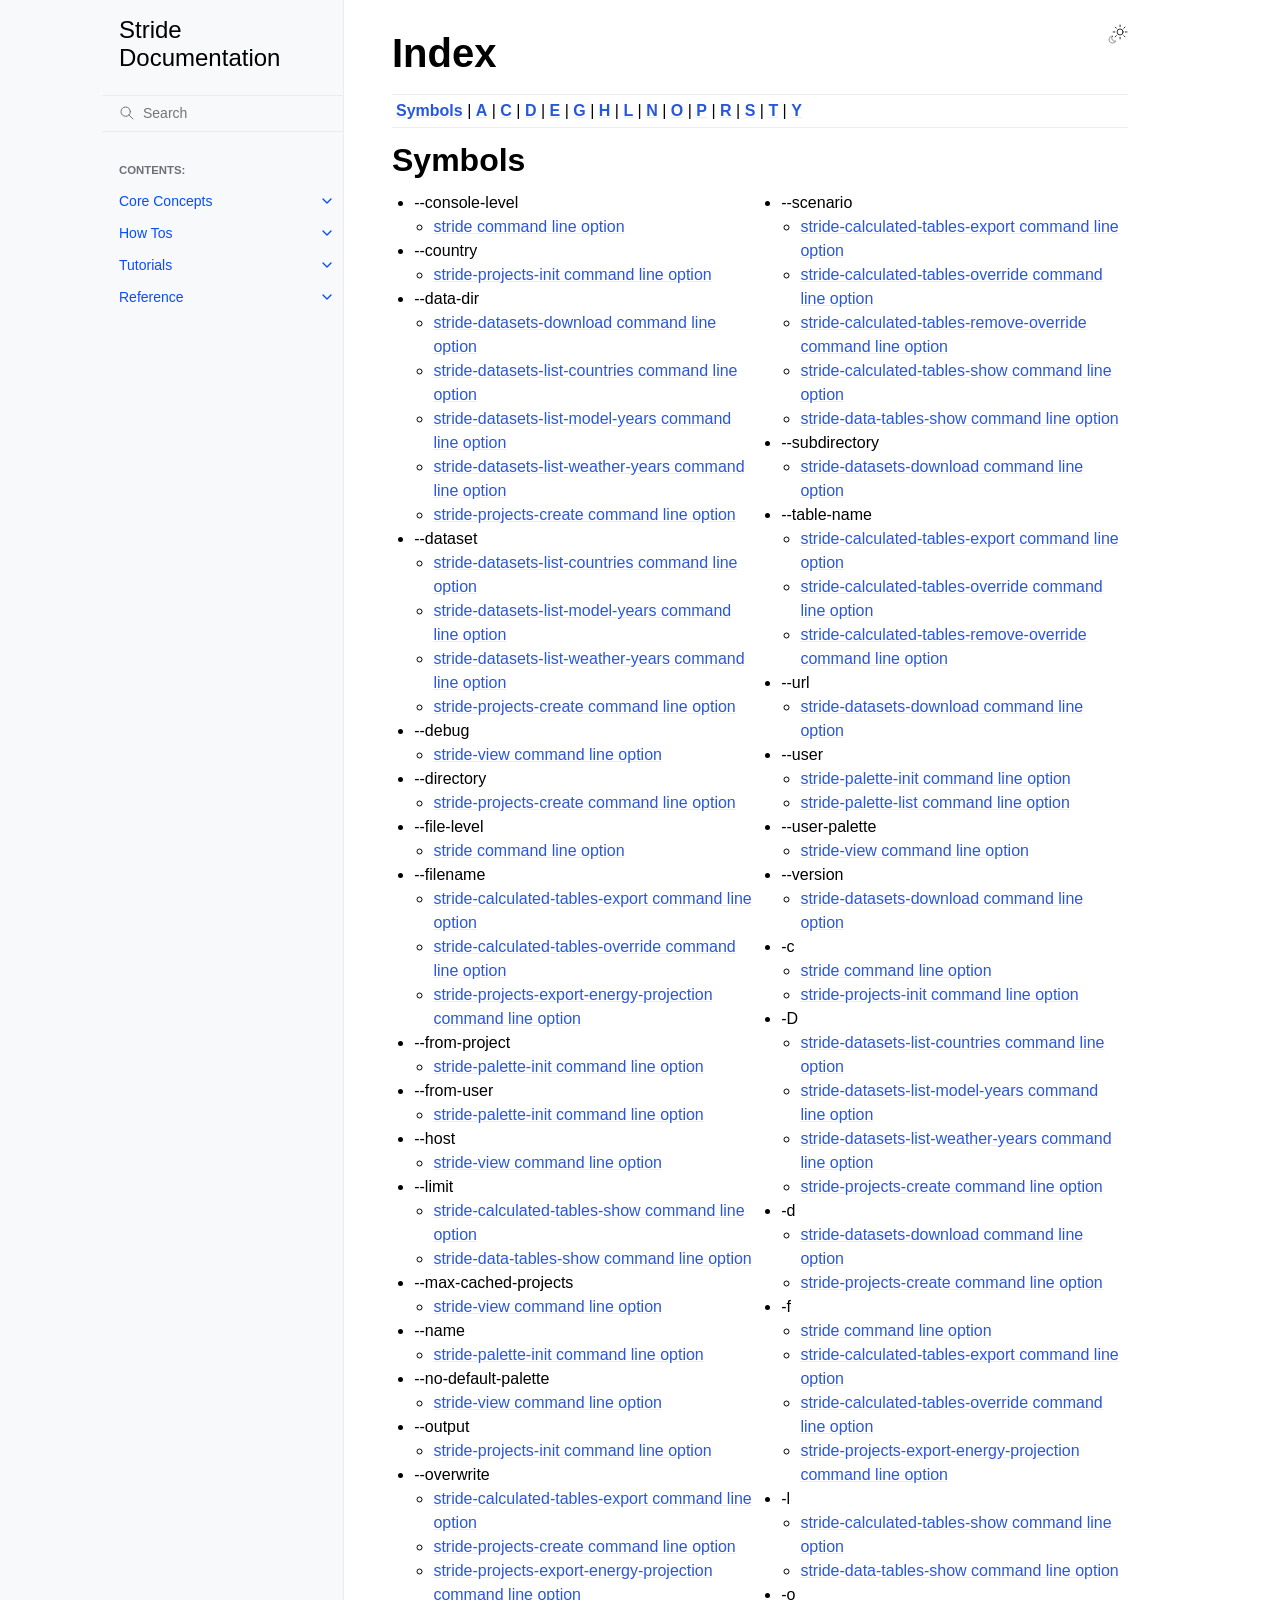
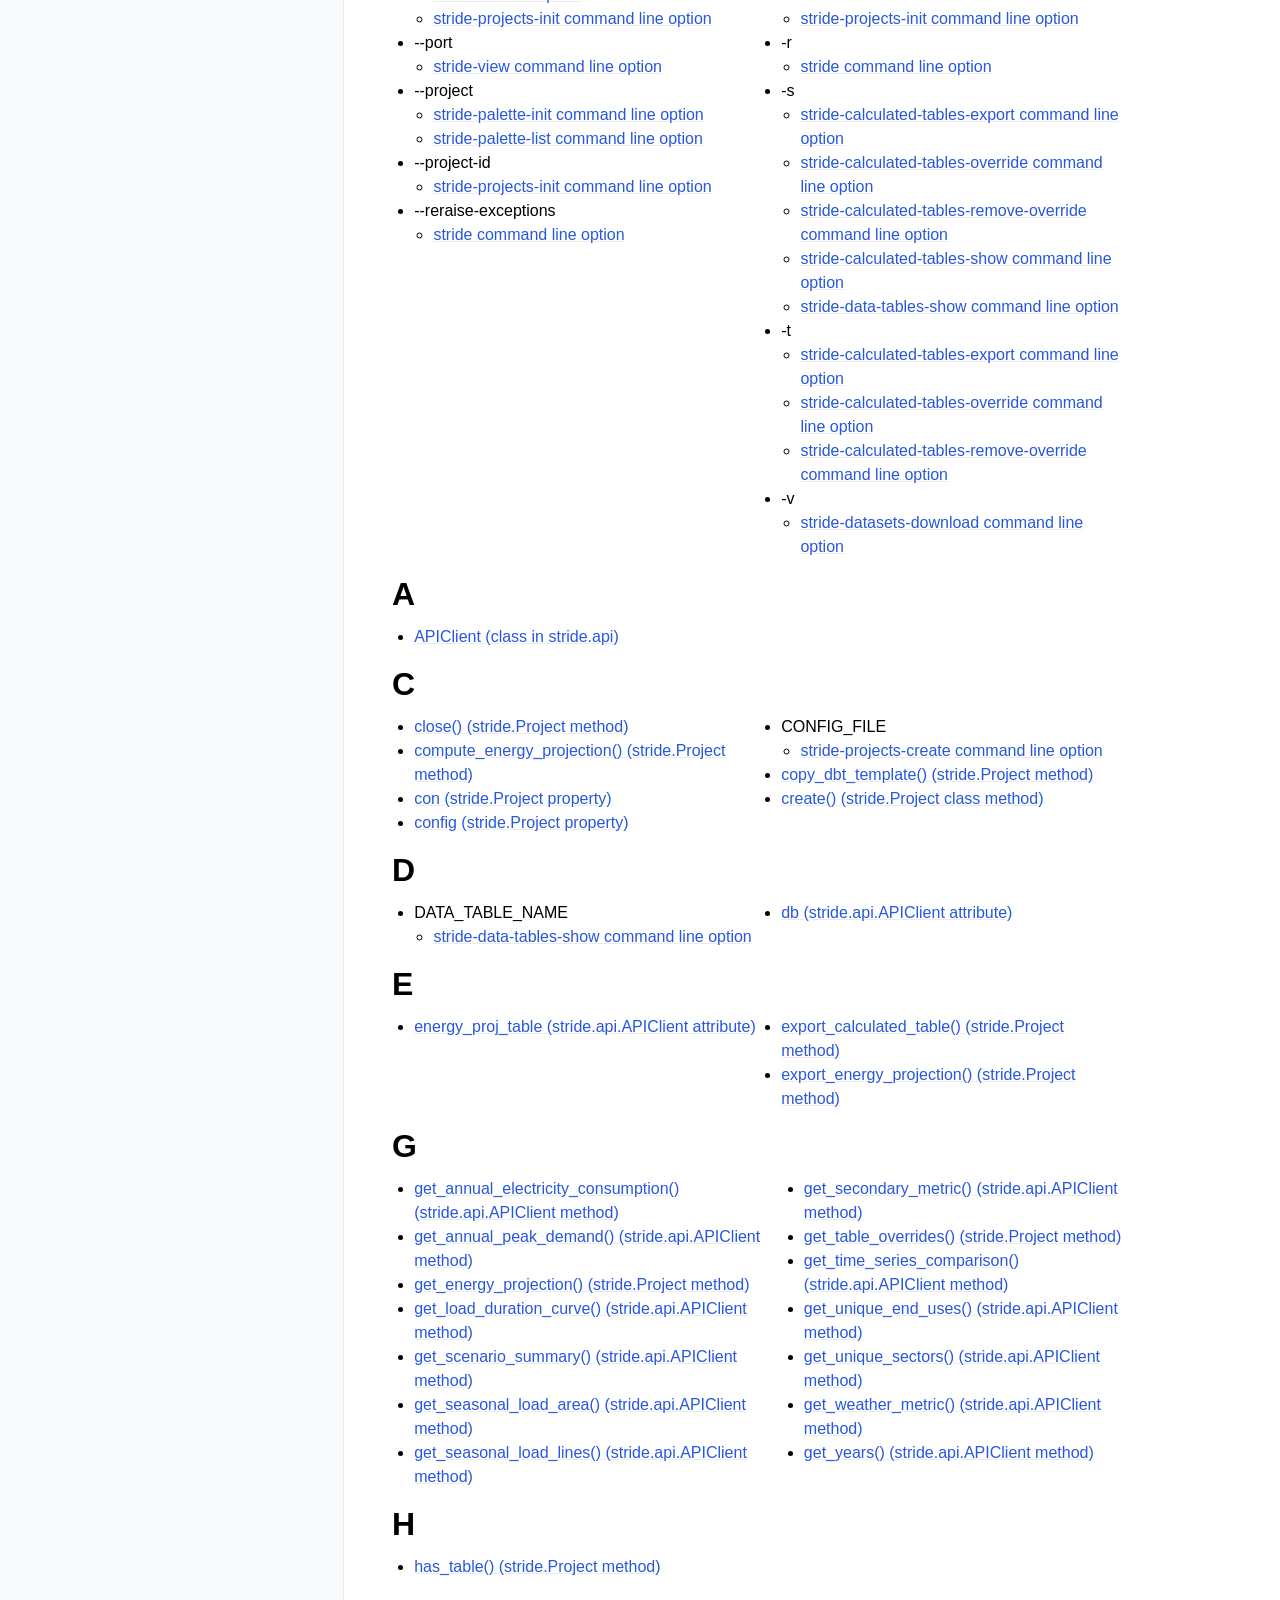
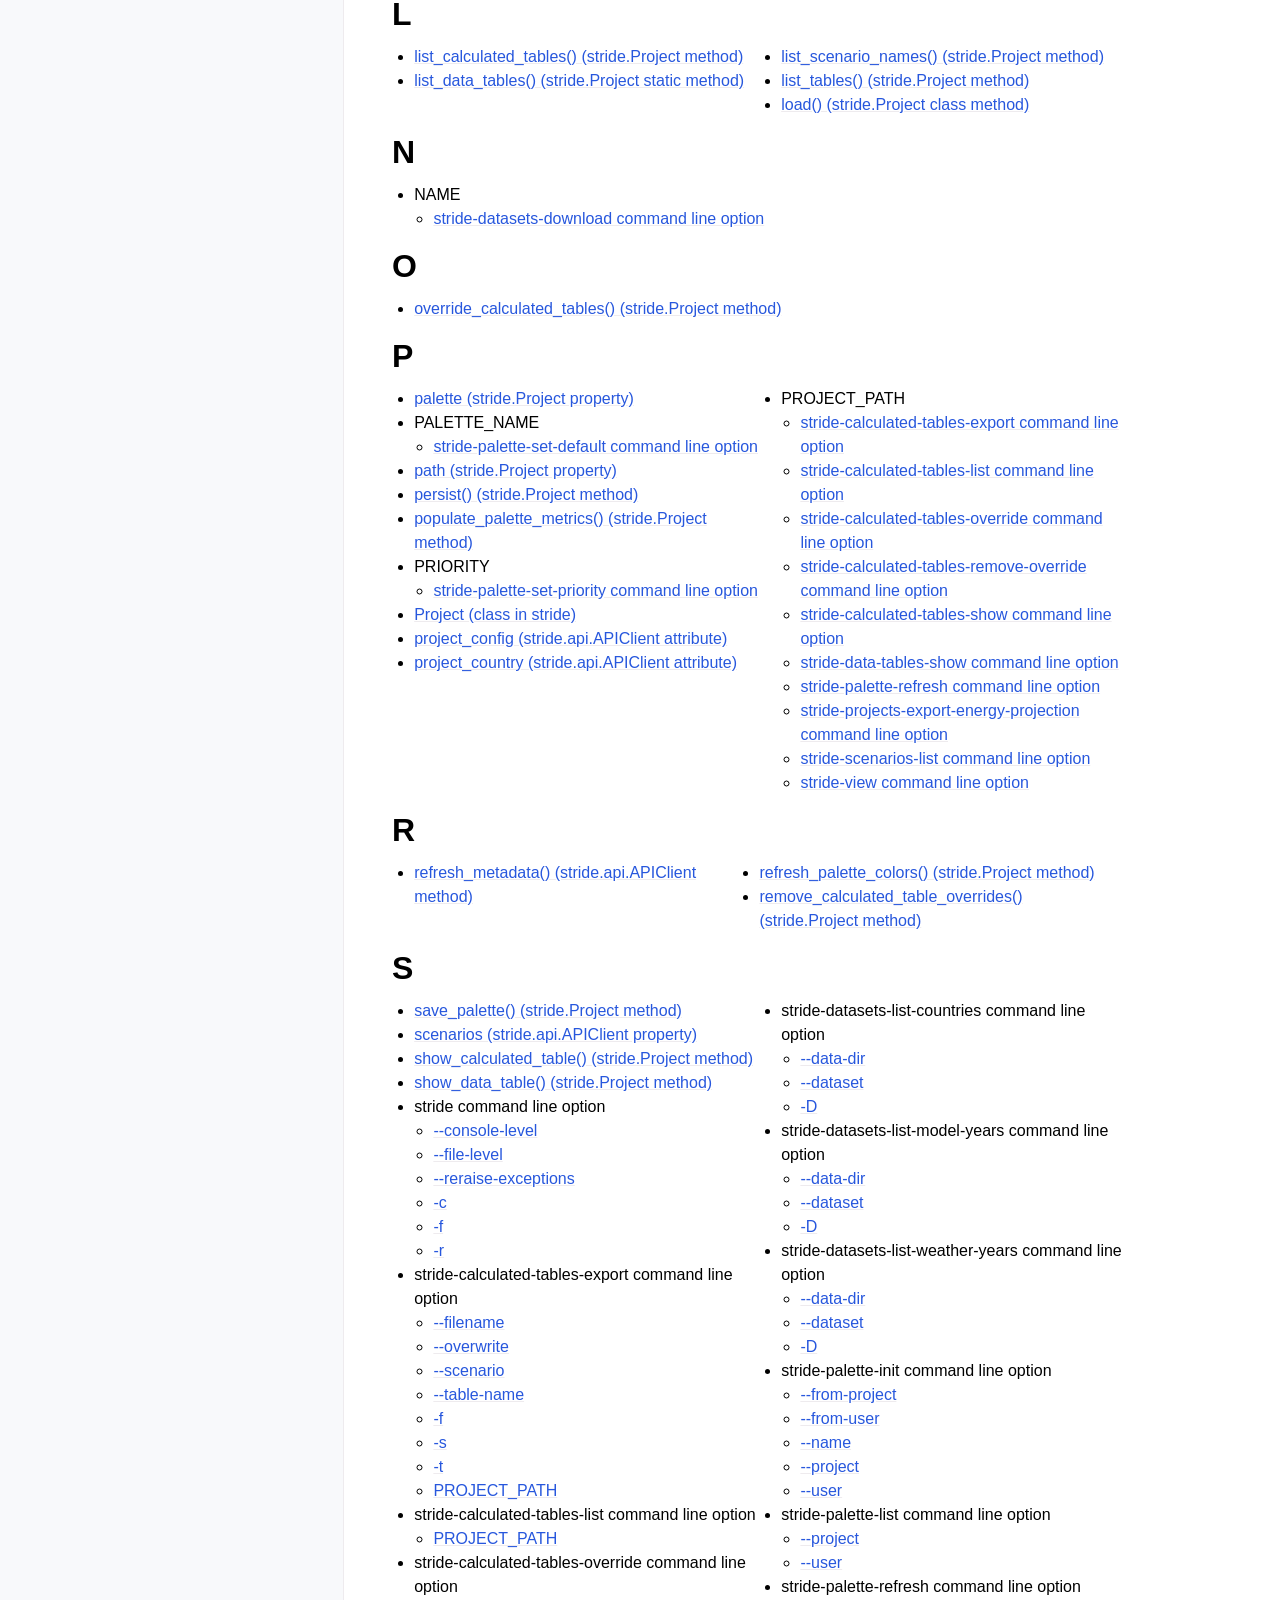
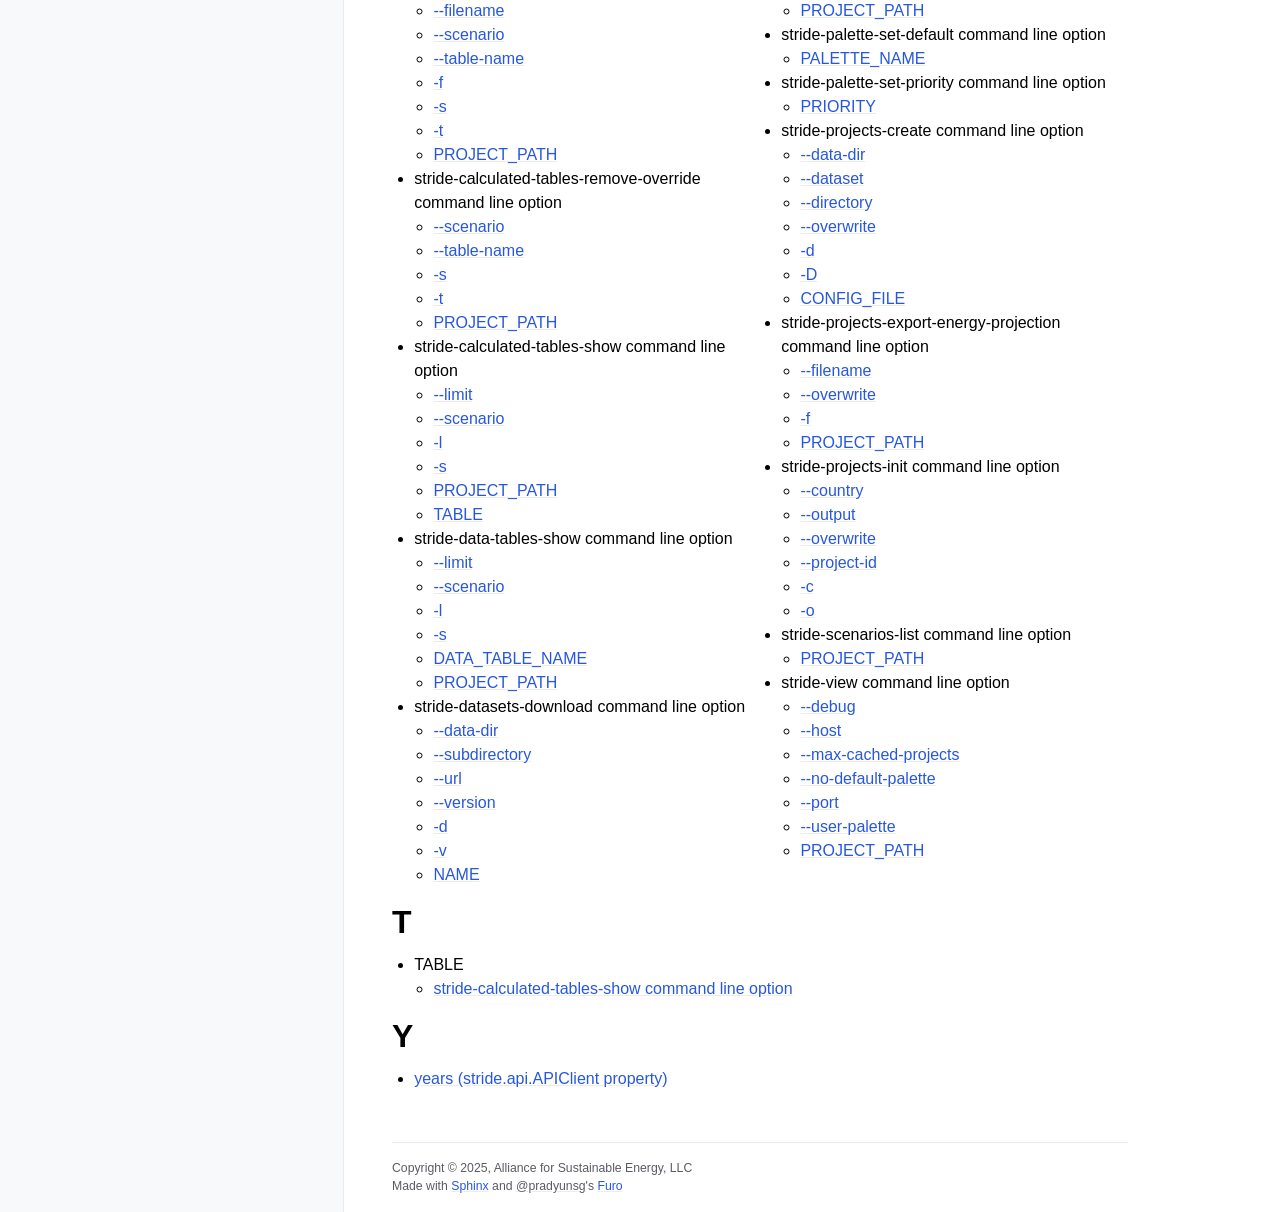
==== genindex.html @ 582d6bc5 "Update version" ====
<!doctype html>
<html class="no-js" lang="en" data-content_root="./">
  <head><meta charset="utf-8">
    <meta name="viewport" content="width=device-width,initial-scale=1">
    <meta name="color-scheme" content="light dark"><link rel="index" title="Index" href="#"><link rel="search" title="Search" href="search.html">

    <!-- Generated with Sphinx 8.2.3 and Furo 2025.12.19 --><title>Index - Stride Documentation</title>
<link rel="stylesheet" type="text/css" href="_static/pygments.css?v=d111a655" />
    <link rel="stylesheet" type="text/css" href="_static/styles/furo.css?v=7bdb33bb" />
    <link rel="stylesheet" type="text/css" href="_static/copybutton.css?v=76b2166b" />
    <link rel="stylesheet" type="text/css" href="_static/autodoc_pydantic.css" />
    <link rel="stylesheet" type="text/css" href="_static/styles/furo-extensions.css?v=8dab3a3b" />
    
    


<style>
  body {
    --color-code-background: #f2f2f2;
  --color-code-foreground: #1e1e1e;
  
  }
  @media not print {
    body[data-theme="dark"] {
      --color-code-background: #202020;
  --color-code-foreground: #d0d0d0;
  
    }
    @media (prefers-color-scheme: dark) {
      body:not([data-theme="light"]) {
        --color-code-background: #202020;
  --color-code-foreground: #d0d0d0;
  
      }
    }
  }
</style></head>
  <body>
    
    <script>
      document.body.dataset.theme = localStorage.getItem("theme") || "auto";
    </script>
    

<svg xmlns="http://www.w3.org/2000/svg" style="display: none;">
  <symbol id="svg-toc" viewBox="0 0 24 24">
    <title>Contents</title>
    <svg stroke="currentColor" fill="currentColor" stroke-width="0" viewBox="0 0 1024 1024">
      <path d="M408 442h480c4.4 0 8-3.6 8-8v-56c0-4.4-3.6-8-8-8H408c-4.4 0-8 3.6-8 8v56c0 4.4 3.6 8 8 8zm-8 204c0 4.4 3.6 8 8 8h480c4.4 0 8-3.6 8-8v-56c0-4.4-3.6-8-8-8H408c-4.4 0-8 3.6-8 8v56zm504-486H120c-4.4 0-8 3.6-8 8v56c0 4.4 3.6 8 8 8h784c4.4 0 8-3.6 8-8v-56c0-4.4-3.6-8-8-8zm0 632H120c-4.4 0-8 3.6-8 8v56c0 4.4 3.6 8 8 8h784c4.4 0 8-3.6 8-8v-56c0-4.4-3.6-8-8-8zM115.4 518.9L271.7 642c5.8 4.6 14.4.5 14.4-6.9V388.9c0-7.4-8.5-11.5-14.4-6.9L115.4 505.1a8.74 8.74 0 0 0 0 13.8z"/>
    </svg>
  </symbol>
  <symbol id="svg-menu" viewBox="0 0 24 24">
    <title>Menu</title>
    <svg xmlns="http://www.w3.org/2000/svg" viewBox="0 0 24 24" fill="none" stroke="currentColor"
      stroke-width="2" stroke-linecap="round" stroke-linejoin="round" class="feather-menu">
      <line x1="3" y1="12" x2="21" y2="12"></line>
      <line x1="3" y1="6" x2="21" y2="6"></line>
      <line x1="3" y1="18" x2="21" y2="18"></line>
    </svg>
  </symbol>
  <symbol id="svg-arrow-right" viewBox="0 0 24 24">
    <title>Expand</title>
    <svg xmlns="http://www.w3.org/2000/svg" viewBox="0 0 24 24" fill="none" stroke="currentColor"
      stroke-width="2" stroke-linecap="round" stroke-linejoin="round" class="feather-chevron-right">
      <polyline points="9 18 15 12 9 6"></polyline>
    </svg>
  </symbol>
  <symbol id="svg-sun" viewBox="0 0 24 24">
    <title>Light mode</title>
    <svg xmlns="http://www.w3.org/2000/svg" viewBox="0 0 24 24" fill="none" stroke="currentColor"
      stroke-width="1" stroke-linecap="round" stroke-linejoin="round" class="feather-sun">
      <circle cx="12" cy="12" r="5"></circle>
      <line x1="12" y1="1" x2="12" y2="3"></line>
      <line x1="12" y1="21" x2="12" y2="23"></line>
      <line x1="4.22" y1="4.22" x2="5.64" y2="5.64"></line>
      <line x1="18.36" y1="18.36" x2="19.78" y2="19.78"></line>
      <line x1="1" y1="12" x2="3" y2="12"></line>
      <line x1="21" y1="12" x2="23" y2="12"></line>
      <line x1="4.22" y1="19.78" x2="5.64" y2="18.36"></line>
      <line x1="18.36" y1="5.64" x2="19.78" y2="4.22"></line>
    </svg>
  </symbol>
  <symbol id="svg-moon" viewBox="0 0 24 24">
    <title>Dark mode</title>
    <svg xmlns="http://www.w3.org/2000/svg" viewBox="0 0 24 24" fill="none" stroke="currentColor"
      stroke-width="1" stroke-linecap="round" stroke-linejoin="round" class="icon-tabler-moon">
      <path stroke="none" d="M0 0h24v24H0z" fill="none" />
      <path d="M12 3c.132 0 .263 0 .393 0a7.5 7.5 0 0 0 7.92 12.446a9 9 0 1 1 -8.313 -12.454z" />
    </svg>
  </symbol>
  <symbol id="svg-sun-with-moon" viewBox="0 0 24 24">
    <title>Auto light/dark, in light mode</title>
    <svg xmlns="http://www.w3.org/2000/svg" viewBox="0 0 24 24" fill="none" stroke="currentColor"
      stroke-width="1" stroke-linecap="round" stroke-linejoin="round"
      class="icon-custom-derived-from-feather-sun-and-tabler-moon">
      <path style="opacity: 50%" d="M 5.411 14.504 C 5.471 14.504 5.532 14.504 5.591 14.504 C 3.639 16.319 4.383 19.569 6.931 20.352 C 7.693 20.586 8.512 20.551 9.25 20.252 C 8.023 23.207 4.056 23.725 2.11 21.184 C 0.166 18.642 1.702 14.949 4.874 14.536 C 5.051 14.512 5.231 14.5 5.411 14.5 L 5.411 14.504 Z"/>
      <line x1="14.5" y1="3.25" x2="14.5" y2="1.25"/>
      <line x1="14.5" y1="15.85" x2="14.5" y2="17.85"/>
      <line x1="10.044" y1="5.094" x2="8.63" y2="3.68"/>
      <line x1="19" y1="14.05" x2="20.414" y2="15.464"/>
      <line x1="8.2" y1="9.55" x2="6.2" y2="9.55"/>
      <line x1="20.8" y1="9.55" x2="22.8" y2="9.55"/>
      <line x1="10.044" y1="14.006" x2="8.63" y2="15.42"/>
      <line x1="19" y1="5.05" x2="20.414" y2="3.636"/>
      <circle cx="14.5" cy="9.55" r="3.6"/>
    </svg>
  </symbol>
  <symbol id="svg-moon-with-sun" viewBox="0 0 24 24">
    <title>Auto light/dark, in dark mode</title>
    <svg xmlns="http://www.w3.org/2000/svg" viewBox="0 0 24 24" fill="none" stroke="currentColor"
      stroke-width="1" stroke-linecap="round" stroke-linejoin="round"
      class="icon-custom-derived-from-feather-sun-and-tabler-moon">
      <path d="M 8.282 7.007 C 8.385 7.007 8.494 7.007 8.595 7.007 C 5.18 10.184 6.481 15.869 10.942 17.24 C 12.275 17.648 13.706 17.589 15 17.066 C 12.851 22.236 5.91 23.143 2.505 18.696 C -0.897 14.249 1.791 7.786 7.342 7.063 C 7.652 7.021 7.965 7 8.282 7 L 8.282 7.007 Z"/>
      <line style="opacity: 50%" x1="18" y1="3.705" x2="18" y2="2.5"/>
      <line style="opacity: 50%" x1="18" y1="11.295" x2="18" y2="12.5"/>
      <line style="opacity: 50%" x1="15.316" y1="4.816" x2="14.464" y2="3.964"/>
      <line style="opacity: 50%" x1="20.711" y1="10.212" x2="21.563" y2="11.063"/>
      <line style="opacity: 50%" x1="14.205" y1="7.5" x2="13.001" y2="7.5"/>
      <line style="opacity: 50%" x1="21.795" y1="7.5" x2="23" y2="7.5"/>
      <line style="opacity: 50%" x1="15.316" y1="10.184" x2="14.464" y2="11.036"/>
      <line style="opacity: 50%" x1="20.711" y1="4.789" x2="21.563" y2="3.937"/>
      <circle style="opacity: 50%" cx="18" cy="7.5" r="2.169"/>
    </svg>
  </symbol>
  <symbol id="svg-pencil" viewBox="0 0 24 24">
    <svg xmlns="http://www.w3.org/2000/svg" viewBox="0 0 24 24" fill="none" stroke="currentColor"
      stroke-width="1" stroke-linecap="round" stroke-linejoin="round" class="icon-tabler-pencil-code">
      <path d="M4 20h4l10.5 -10.5a2.828 2.828 0 1 0 -4 -4l-10.5 10.5v4" />
      <path d="M13.5 6.5l4 4" />
      <path d="M20 21l2 -2l-2 -2" />
      <path d="M17 17l-2 2l2 2" />
    </svg>
  </symbol>
  <symbol id="svg-eye" viewBox="0 0 24 24">
    <svg xmlns="http://www.w3.org/2000/svg" viewBox="0 0 24 24" fill="none" stroke="currentColor"
      stroke-width="1" stroke-linecap="round" stroke-linejoin="round" class="icon-tabler-eye-code">
      <path stroke="none" d="M0 0h24v24H0z" fill="none" />
      <path d="M10 12a2 2 0 1 0 4 0a2 2 0 0 0 -4 0" />
      <path
        d="M11.11 17.958c-3.209 -.307 -5.91 -2.293 -8.11 -5.958c2.4 -4 5.4 -6 9 -6c3.6 0 6.6 2 9 6c-.21 .352 -.427 .688 -.647 1.008" />
      <path d="M20 21l2 -2l-2 -2" />
      <path d="M17 17l-2 2l2 2" />
    </svg>
  </symbol>
</svg>

<input type="checkbox" class="sidebar-toggle" name="__navigation" id="__navigation" aria-label="Toggle site navigation sidebar">
<input type="checkbox" class="sidebar-toggle" name="__toc" id="__toc" aria-label="Toggle table of contents sidebar">
<label class="overlay sidebar-overlay" for="__navigation"></label>
<label class="overlay toc-overlay" for="__toc"></label>

<a class="skip-to-content muted-link" href="#furo-main-content">Skip to content</a>



<div class="page">
  <header class="mobile-header">
    <div class="header-left">
      <label class="nav-overlay-icon" for="__navigation">
        <span class="icon"><svg><use href="#svg-menu"></use></svg></span>
      </label>
    </div>
    <div class="header-center">
      <a href="index.html"><div class="brand">Stride Documentation</div></a>
    </div>
    <div class="header-right">
      <div class="theme-toggle-container theme-toggle-header">
        <button class="theme-toggle" aria-label="Toggle Light / Dark / Auto color theme">
          <svg class="theme-icon-when-auto-light"><use href="#svg-sun-with-moon"></use></svg>
          <svg class="theme-icon-when-auto-dark"><use href="#svg-moon-with-sun"></use></svg>
          <svg class="theme-icon-when-dark"><use href="#svg-moon"></use></svg>
          <svg class="theme-icon-when-light"><use href="#svg-sun"></use></svg>
        </button>
      </div>
      <label class="toc-overlay-icon toc-header-icon no-toc" for="__toc">
        <span class="icon"><svg><use href="#svg-toc"></use></svg></span>
      </label>
    </div>
  </header>
  <aside class="sidebar-drawer">
    <div class="sidebar-container">
      
      <div class="sidebar-sticky"><a class="sidebar-brand" href="index.html">
  
  <span class="sidebar-brand-text">Stride Documentation</span>
  
</a><form class="sidebar-search-container" method="get" action="search.html" role="search">
  <input class="sidebar-search" placeholder="Search" name="q" aria-label="Search">
  <input type="hidden" name="check_keywords" value="yes">
  <input type="hidden" name="area" value="default">
</form>
<div id="searchbox"></div><div class="sidebar-scroll"><div class="sidebar-tree">
  <p class="caption" role="heading"><span class="caption-text">Contents:</span></p>
<ul>
<li class="toctree-l1 has-children"><a class="reference internal" href="explanation/index.html">Core Concepts</a><input aria-label="Toggle navigation of Core Concepts" class="toctree-checkbox" id="toctree-checkbox-1" name="toctree-checkbox-1" role="switch" type="checkbox"/><label for="toctree-checkbox-1"><span class="icon"><svg><use href="#svg-arrow-right"></use></svg></span></label><ul>
<li class="toctree-l2"><a class="reference internal" href="explanation/data_download.html">Data Download</a></li>
<li class="toctree-l2"><a class="reference internal" href="explanation/data_validation.html">Data Validation with dsgrid</a></li>
<li class="toctree-l2"><a class="reference internal" href="explanation/customizing_checks.html">Customizing Dataset Checks</a></li>
<li class="toctree-l2"><a class="reference internal" href="explanation/dbt_computation.html">dbt Computation</a></li>
<li class="toctree-l2"><a class="reference internal" href="explanation/weather_year_modeling.html">Weather Year Modeling</a></li>
</ul>
</li>
<li class="toctree-l1 has-children"><a class="reference internal" href="how_tos/index.html">How Tos</a><input aria-label="Toggle navigation of How Tos" class="toctree-checkbox" id="toctree-checkbox-2" name="toctree-checkbox-2" role="switch" type="checkbox"/><label for="toctree-checkbox-2"><span class="icon"><svg><use href="#svg-arrow-right"></use></svg></span></label><ul>
<li class="toctree-l2"><a class="reference internal" href="how_tos/getting_started/index.html">Getting Started</a></li>
<li class="toctree-l2"><a class="reference internal" href="how_tos/download_datasets.html">Download Datasets</a></li>
<li class="toctree-l2"><a class="reference internal" href="how_tos/override_calculated_tables.html">Override Calculated Tables</a></li>
<li class="toctree-l2"><a class="reference internal" href="how_tos/launch_dashboard.html">Launch the Dashboard</a></li>
<li class="toctree-l2"><a class="reference internal" href="how_tos/customize_palette.html">Customize the Color Palette</a></li>
<li class="toctree-l2"><a class="reference internal" href="how_tos/compare_scenarios.html">Compare Scenarios</a></li>
<li class="toctree-l2"><a class="reference internal" href="how_tos/export_results.html">Export Results</a></li>
</ul>
</li>
<li class="toctree-l1 has-children"><a class="reference internal" href="tutorials/index.html">Tutorials</a><input aria-label="Toggle navigation of Tutorials" class="toctree-checkbox" id="toctree-checkbox-3" name="toctree-checkbox-3" role="switch" type="checkbox"/><label for="toctree-checkbox-3"><span class="icon"><svg><use href="#svg-arrow-right"></use></svg></span></label><ul>
<li class="toctree-l2"><a class="reference internal" href="tutorials/create_project.html">Create a project</a></li>
<li class="toctree-l2"><a class="reference internal" href="tutorials/dbt_project.html">Browse the dbt project</a></li>
<li class="toctree-l2"><a class="reference internal" href="tutorials/manage_calculated_tables.html">Manage calculated tables</a></li>
<li class="toctree-l2"><a class="reference internal" href="tutorials/data_api_tutorial.html">Process results with Python</a></li>
<li class="toctree-l2"><a class="reference internal" href="tutorials/debugging_stride.html">Debug stride source code</a></li>
</ul>
</li>
<li class="toctree-l1 has-children"><a class="reference internal" href="reference/index.html">Reference</a><input aria-label="Toggle navigation of Reference" class="toctree-checkbox" id="toctree-checkbox-4" name="toctree-checkbox-4" role="switch" type="checkbox"/><label for="toctree-checkbox-4"><span class="icon"><svg><use href="#svg-arrow-right"></use></svg></span></label><ul>
<li class="toctree-l2"><a class="reference internal" href="reference/data_api.html">Data API</a></li>
<li class="toctree-l2"><a class="reference internal" href="reference/project_api.html">stride Project API</a></li>
<li class="toctree-l2"><a class="reference internal" href="reference/cli_reference.html">CLI reference</a></li>
</ul>
</li>
</ul>

</div>
</div>

      </div>
      
    </div>
  </aside>
  <div class="main">
    <div class="content">
      <div class="article-container">
        <a href="#" class="back-to-top muted-link">
          <svg xmlns="http://www.w3.org/2000/svg" viewBox="0 0 24 24">
            <path d="M13 20h-2V8l-5.5 5.5-1.42-1.42L12 4.16l7.92 7.92-1.42 1.42L13 8v12z"></path>
          </svg>
          <span>Back to top</span>
        </a>
        <div class="content-icon-container">
          <div class="theme-toggle-container theme-toggle-content">
            <button class="theme-toggle" aria-label="Toggle Light / Dark / Auto color theme">
              <svg class="theme-icon-when-auto-light"><use href="#svg-sun-with-moon"></use></svg>
              <svg class="theme-icon-when-auto-dark"><use href="#svg-moon-with-sun"></use></svg>
              <svg class="theme-icon-when-dark"><use href="#svg-moon"></use></svg>
              <svg class="theme-icon-when-light"><use href="#svg-sun"></use></svg>
            </button>
          </div>
          <label class="toc-overlay-icon toc-content-icon no-toc" for="__toc">
            <span class="icon"><svg><use href="#svg-toc"></use></svg></span>
          </label>
        </div>
        <article role="main" id="furo-main-content">
          
<section class="genindex-section">
  <h1 id="index">Index</h1>
  <div class="genindex-jumpbox"><a href="#Symbols"><strong>Symbols</strong></a> | <a href="#A"><strong>A</strong></a> | <a href="#C"><strong>C</strong></a> | <a href="#D"><strong>D</strong></a> | <a href="#E"><strong>E</strong></a> | <a href="#G"><strong>G</strong></a> | <a href="#H"><strong>H</strong></a> | <a href="#L"><strong>L</strong></a> | <a href="#N"><strong>N</strong></a> | <a href="#O"><strong>O</strong></a> | <a href="#P"><strong>P</strong></a> | <a href="#R"><strong>R</strong></a> | <a href="#S"><strong>S</strong></a> | <a href="#T"><strong>T</strong></a> | <a href="#Y"><strong>Y</strong></a></div>
</section>
<section id="Symbols" class="genindex-section">
  <h2>Symbols</h2>
  <table style="width: 100%" class="indextable genindextable"><tr>
    <td style="width: 33%; vertical-align: top;"><ul>
        <li>
    --console-level

        <ul>
          <li><a href="reference/cli_reference.html#cmdoption-stride-c">stride command line option</a>
</li>
        </ul></li>
        <li>
    --country

        <ul>
          <li><a href="reference/cli_reference.html#cmdoption-stride-projects-init-c">stride-projects-init command line option</a>
</li>
        </ul></li>
        <li>
    --data-dir

        <ul>
          <li><a href="reference/cli_reference.html#cmdoption-stride-datasets-download-d">stride-datasets-download command line option</a>
</li>
          <li><a href="reference/cli_reference.html#cmdoption-stride-datasets-list-countries-data-dir">stride-datasets-list-countries command line option</a>
</li>
          <li><a href="reference/cli_reference.html#cmdoption-stride-datasets-list-model-years-data-dir">stride-datasets-list-model-years command line option</a>
</li>
          <li><a href="reference/cli_reference.html#cmdoption-stride-datasets-list-weather-years-data-dir">stride-datasets-list-weather-years command line option</a>
</li>
          <li><a href="reference/cli_reference.html#cmdoption-stride-projects-create-data-dir">stride-projects-create command line option</a>
</li>
        </ul></li>
        <li>
    --dataset

        <ul>
          <li><a href="reference/cli_reference.html#cmdoption-stride-datasets-list-countries-D">stride-datasets-list-countries command line option</a>
</li>
          <li><a href="reference/cli_reference.html#cmdoption-stride-datasets-list-model-years-D">stride-datasets-list-model-years command line option</a>
</li>
          <li><a href="reference/cli_reference.html#cmdoption-stride-datasets-list-weather-years-D">stride-datasets-list-weather-years command line option</a>
</li>
          <li><a href="reference/cli_reference.html#cmdoption-stride-projects-create-D">stride-projects-create command line option</a>
</li>
        </ul></li>
        <li>
    --debug

        <ul>
          <li><a href="reference/cli_reference.html#cmdoption-stride-view-debug">stride-view command line option</a>
</li>
        </ul></li>
        <li>
    --directory

        <ul>
          <li><a href="reference/cli_reference.html#cmdoption-stride-projects-create-d">stride-projects-create command line option</a>
</li>
        </ul></li>
        <li>
    --file-level

        <ul>
          <li><a href="reference/cli_reference.html#cmdoption-stride-f">stride command line option</a>
</li>
        </ul></li>
        <li>
    --filename

        <ul>
          <li><a href="reference/cli_reference.html#cmdoption-stride-calculated-tables-export-f">stride-calculated-tables-export command line option</a>
</li>
          <li><a href="reference/cli_reference.html#cmdoption-stride-calculated-tables-override-f">stride-calculated-tables-override command line option</a>
</li>
          <li><a href="reference/cli_reference.html#cmdoption-stride-projects-export-energy-projection-f">stride-projects-export-energy-projection command line option</a>
</li>
        </ul></li>
        <li>
    --from-project

        <ul>
          <li><a href="reference/cli_reference.html#cmdoption-stride-palette-init-from-project">stride-palette-init command line option</a>
</li>
        </ul></li>
        <li>
    --from-user

        <ul>
          <li><a href="reference/cli_reference.html#cmdoption-stride-palette-init-from-user">stride-palette-init command line option</a>
</li>
        </ul></li>
        <li>
    --host

        <ul>
          <li><a href="reference/cli_reference.html#cmdoption-stride-view-host">stride-view command line option</a>
</li>
        </ul></li>
        <li>
    --limit

        <ul>
          <li><a href="reference/cli_reference.html#cmdoption-stride-calculated-tables-show-l">stride-calculated-tables-show command line option</a>
</li>
          <li><a href="reference/cli_reference.html#cmdoption-stride-data-tables-show-l">stride-data-tables-show command line option</a>
</li>
        </ul></li>
        <li>
    --max-cached-projects

        <ul>
          <li><a href="reference/cli_reference.html#cmdoption-stride-view-max-cached-projects">stride-view command line option</a>
</li>
        </ul></li>
        <li>
    --name

        <ul>
          <li><a href="reference/cli_reference.html#cmdoption-stride-palette-init-name">stride-palette-init command line option</a>
</li>
        </ul></li>
        <li>
    --no-default-palette

        <ul>
          <li><a href="reference/cli_reference.html#cmdoption-stride-view-no-default-palette">stride-view command line option</a>
</li>
        </ul></li>
        <li>
    --output

        <ul>
          <li><a href="reference/cli_reference.html#cmdoption-stride-projects-init-o">stride-projects-init command line option</a>
</li>
        </ul></li>
        <li>
    --overwrite

        <ul>
          <li><a href="reference/cli_reference.html#cmdoption-stride-calculated-tables-export-overwrite">stride-calculated-tables-export command line option</a>
</li>
          <li><a href="reference/cli_reference.html#cmdoption-stride-projects-create-overwrite">stride-projects-create command line option</a>
</li>
          <li><a href="reference/cli_reference.html#cmdoption-stride-projects-export-energy-projection-overwrite">stride-projects-export-energy-projection command line option</a>
</li>
          <li><a href="reference/cli_reference.html#cmdoption-stride-projects-init-overwrite">stride-projects-init command line option</a>
</li>
        </ul></li>
        <li>
    --port

        <ul>
          <li><a href="reference/cli_reference.html#cmdoption-stride-view-port">stride-view command line option</a>
</li>
        </ul></li>
        <li>
    --project

        <ul>
          <li><a href="reference/cli_reference.html#cmdoption-stride-palette-init-project">stride-palette-init command line option</a>
</li>
          <li><a href="reference/cli_reference.html#cmdoption-stride-palette-list-project">stride-palette-list command line option</a>
</li>
        </ul></li>
        <li>
    --project-id

        <ul>
          <li><a href="reference/cli_reference.html#cmdoption-stride-projects-init-project-id">stride-projects-init command line option</a>
</li>
        </ul></li>
        <li>
    --reraise-exceptions

        <ul>
          <li><a href="reference/cli_reference.html#cmdoption-stride-r">stride command line option</a>
</li>
        </ul></li>
    </ul></td>
    <td style="width: 33%; vertical-align: top;"><ul>
        <li>
    --scenario

        <ul>
          <li><a href="reference/cli_reference.html#cmdoption-stride-calculated-tables-export-s">stride-calculated-tables-export command line option</a>
</li>
          <li><a href="reference/cli_reference.html#cmdoption-stride-calculated-tables-override-s">stride-calculated-tables-override command line option</a>
</li>
          <li><a href="reference/cli_reference.html#cmdoption-stride-calculated-tables-remove-override-s">stride-calculated-tables-remove-override command line option</a>
</li>
          <li><a href="reference/cli_reference.html#cmdoption-stride-calculated-tables-show-s">stride-calculated-tables-show command line option</a>
</li>
          <li><a href="reference/cli_reference.html#cmdoption-stride-data-tables-show-s">stride-data-tables-show command line option</a>
</li>
        </ul></li>
        <li>
    --subdirectory

        <ul>
          <li><a href="reference/cli_reference.html#cmdoption-stride-datasets-download-subdirectory">stride-datasets-download command line option</a>
</li>
        </ul></li>
        <li>
    --table-name

        <ul>
          <li><a href="reference/cli_reference.html#cmdoption-stride-calculated-tables-export-t">stride-calculated-tables-export command line option</a>
</li>
          <li><a href="reference/cli_reference.html#cmdoption-stride-calculated-tables-override-t">stride-calculated-tables-override command line option</a>
</li>
          <li><a href="reference/cli_reference.html#cmdoption-stride-calculated-tables-remove-override-t">stride-calculated-tables-remove-override command line option</a>
</li>
        </ul></li>
        <li>
    --url

        <ul>
          <li><a href="reference/cli_reference.html#cmdoption-stride-datasets-download-url">stride-datasets-download command line option</a>
</li>
        </ul></li>
        <li>
    --user

        <ul>
          <li><a href="reference/cli_reference.html#cmdoption-stride-palette-init-user">stride-palette-init command line option</a>
</li>
          <li><a href="reference/cli_reference.html#cmdoption-stride-palette-list-user">stride-palette-list command line option</a>
</li>
        </ul></li>
        <li>
    --user-palette

        <ul>
          <li><a href="reference/cli_reference.html#cmdoption-stride-view-user-palette">stride-view command line option</a>
</li>
        </ul></li>
        <li>
    --version

        <ul>
          <li><a href="reference/cli_reference.html#cmdoption-stride-datasets-download-v">stride-datasets-download command line option</a>
</li>
        </ul></li>
        <li>
    -c

        <ul>
          <li><a href="reference/cli_reference.html#cmdoption-stride-c">stride command line option</a>
</li>
          <li><a href="reference/cli_reference.html#cmdoption-stride-projects-init-c">stride-projects-init command line option</a>
</li>
        </ul></li>
        <li>
    -D

        <ul>
          <li><a href="reference/cli_reference.html#cmdoption-stride-datasets-list-countries-D">stride-datasets-list-countries command line option</a>
</li>
          <li><a href="reference/cli_reference.html#cmdoption-stride-datasets-list-model-years-D">stride-datasets-list-model-years command line option</a>
</li>
          <li><a href="reference/cli_reference.html#cmdoption-stride-datasets-list-weather-years-D">stride-datasets-list-weather-years command line option</a>
</li>
          <li><a href="reference/cli_reference.html#cmdoption-stride-projects-create-D">stride-projects-create command line option</a>
</li>
        </ul></li>
        <li>
    -d

        <ul>
          <li><a href="reference/cli_reference.html#cmdoption-stride-datasets-download-d">stride-datasets-download command line option</a>
</li>
          <li><a href="reference/cli_reference.html#cmdoption-stride-projects-create-d">stride-projects-create command line option</a>
</li>
        </ul></li>
        <li>
    -f

        <ul>
          <li><a href="reference/cli_reference.html#cmdoption-stride-f">stride command line option</a>
</li>
          <li><a href="reference/cli_reference.html#cmdoption-stride-calculated-tables-export-f">stride-calculated-tables-export command line option</a>
</li>
          <li><a href="reference/cli_reference.html#cmdoption-stride-calculated-tables-override-f">stride-calculated-tables-override command line option</a>
</li>
          <li><a href="reference/cli_reference.html#cmdoption-stride-projects-export-energy-projection-f">stride-projects-export-energy-projection command line option</a>
</li>
        </ul></li>
        <li>
    -l

        <ul>
          <li><a href="reference/cli_reference.html#cmdoption-stride-calculated-tables-show-l">stride-calculated-tables-show command line option</a>
</li>
          <li><a href="reference/cli_reference.html#cmdoption-stride-data-tables-show-l">stride-data-tables-show command line option</a>
</li>
        </ul></li>
        <li>
    -o

        <ul>
          <li><a href="reference/cli_reference.html#cmdoption-stride-projects-init-o">stride-projects-init command line option</a>
</li>
        </ul></li>
        <li>
    -r

        <ul>
          <li><a href="reference/cli_reference.html#cmdoption-stride-r">stride command line option</a>
</li>
        </ul></li>
        <li>
    -s

        <ul>
          <li><a href="reference/cli_reference.html#cmdoption-stride-calculated-tables-export-s">stride-calculated-tables-export command line option</a>
</li>
          <li><a href="reference/cli_reference.html#cmdoption-stride-calculated-tables-override-s">stride-calculated-tables-override command line option</a>
</li>
          <li><a href="reference/cli_reference.html#cmdoption-stride-calculated-tables-remove-override-s">stride-calculated-tables-remove-override command line option</a>
</li>
          <li><a href="reference/cli_reference.html#cmdoption-stride-calculated-tables-show-s">stride-calculated-tables-show command line option</a>
</li>
          <li><a href="reference/cli_reference.html#cmdoption-stride-data-tables-show-s">stride-data-tables-show command line option</a>
</li>
        </ul></li>
        <li>
    -t

        <ul>
          <li><a href="reference/cli_reference.html#cmdoption-stride-calculated-tables-export-t">stride-calculated-tables-export command line option</a>
</li>
          <li><a href="reference/cli_reference.html#cmdoption-stride-calculated-tables-override-t">stride-calculated-tables-override command line option</a>
</li>
          <li><a href="reference/cli_reference.html#cmdoption-stride-calculated-tables-remove-override-t">stride-calculated-tables-remove-override command line option</a>
</li>
        </ul></li>
        <li>
    -v

        <ul>
          <li><a href="reference/cli_reference.html#cmdoption-stride-datasets-download-v">stride-datasets-download command line option</a>
</li>
        </ul></li>
    </ul></td>
  </tr></table>
</section>

<section id="A" class="genindex-section">
  <h2>A</h2>
  <table style="width: 100%" class="indextable genindextable"><tr>
    <td style="width: 33%; vertical-align: top;"><ul>
        <li><a href="reference/data_api.html#stride.api.APIClient">APIClient (class in stride.api)</a>
</li>
    </ul></td>
  </tr></table>
</section>

<section id="C" class="genindex-section">
  <h2>C</h2>
  <table style="width: 100%" class="indextable genindextable"><tr>
    <td style="width: 33%; vertical-align: top;"><ul>
        <li><a href="reference/project_api.html#stride.Project.close">close() (stride.Project method)</a>
</li>
        <li><a href="reference/project_api.html#stride.Project.compute_energy_projection">compute_energy_projection() (stride.Project method)</a>
</li>
        <li><a href="reference/project_api.html#stride.Project.con">con (stride.Project property)</a>
</li>
        <li><a href="reference/project_api.html#stride.Project.config">config (stride.Project property)</a>
</li>
    </ul></td>
    <td style="width: 33%; vertical-align: top;"><ul>
        <li>
    CONFIG_FILE

        <ul>
          <li><a href="reference/cli_reference.html#cmdoption-stride-projects-create-arg-CONFIG_FILE">stride-projects-create command line option</a>
</li>
        </ul></li>
        <li><a href="reference/project_api.html#stride.Project.copy_dbt_template">copy_dbt_template() (stride.Project method)</a>
</li>
        <li><a href="reference/project_api.html#stride.Project.create">create() (stride.Project class method)</a>
</li>
    </ul></td>
  </tr></table>
</section>

<section id="D" class="genindex-section">
  <h2>D</h2>
  <table style="width: 100%" class="indextable genindextable"><tr>
    <td style="width: 33%; vertical-align: top;"><ul>
        <li>
    DATA_TABLE_NAME

        <ul>
          <li><a href="reference/cli_reference.html#cmdoption-stride-data-tables-show-arg-DATA_TABLE_NAME">stride-data-tables-show command line option</a>
</li>
        </ul></li>
    </ul></td>
    <td style="width: 33%; vertical-align: top;"><ul>
        <li><a href="reference/data_api.html#stride.api.APIClient.db">db (stride.api.APIClient attribute)</a>
</li>
    </ul></td>
  </tr></table>
</section>

<section id="E" class="genindex-section">
  <h2>E</h2>
  <table style="width: 100%" class="indextable genindextable"><tr>
    <td style="width: 33%; vertical-align: top;"><ul>
        <li><a href="reference/data_api.html#stride.api.APIClient.energy_proj_table">energy_proj_table (stride.api.APIClient attribute)</a>
</li>
    </ul></td>
    <td style="width: 33%; vertical-align: top;"><ul>
        <li><a href="reference/project_api.html#stride.Project.export_calculated_table">export_calculated_table() (stride.Project method)</a>
</li>
        <li><a href="reference/project_api.html#stride.Project.export_energy_projection">export_energy_projection() (stride.Project method)</a>
</li>
    </ul></td>
  </tr></table>
</section>

<section id="G" class="genindex-section">
  <h2>G</h2>
  <table style="width: 100%" class="indextable genindextable"><tr>
    <td style="width: 33%; vertical-align: top;"><ul>
        <li><a href="reference/data_api.html#stride.api.APIClient.get_annual_electricity_consumption">get_annual_electricity_consumption() (stride.api.APIClient method)</a>
</li>
        <li><a href="reference/data_api.html#stride.api.APIClient.get_annual_peak_demand">get_annual_peak_demand() (stride.api.APIClient method)</a>
</li>
        <li><a href="reference/project_api.html#stride.Project.get_energy_projection">get_energy_projection() (stride.Project method)</a>
</li>
        <li><a href="reference/data_api.html#stride.api.APIClient.get_load_duration_curve">get_load_duration_curve() (stride.api.APIClient method)</a>
</li>
        <li><a href="reference/data_api.html#stride.api.APIClient.get_scenario_summary">get_scenario_summary() (stride.api.APIClient method)</a>
</li>
        <li><a href="reference/data_api.html#stride.api.APIClient.get_seasonal_load_area">get_seasonal_load_area() (stride.api.APIClient method)</a>
</li>
        <li><a href="reference/data_api.html#stride.api.APIClient.get_seasonal_load_lines">get_seasonal_load_lines() (stride.api.APIClient method)</a>
</li>
    </ul></td>
    <td style="width: 33%; vertical-align: top;"><ul>
        <li><a href="reference/data_api.html#stride.api.APIClient.get_secondary_metric">get_secondary_metric() (stride.api.APIClient method)</a>
</li>
        <li><a href="reference/project_api.html#stride.Project.get_table_overrides">get_table_overrides() (stride.Project method)</a>
</li>
        <li><a href="reference/data_api.html#stride.api.APIClient.get_time_series_comparison">get_time_series_comparison() (stride.api.APIClient method)</a>
</li>
        <li><a href="reference/data_api.html#stride.api.APIClient.get_unique_end_uses">get_unique_end_uses() (stride.api.APIClient method)</a>
</li>
        <li><a href="reference/data_api.html#stride.api.APIClient.get_unique_sectors">get_unique_sectors() (stride.api.APIClient method)</a>
</li>
        <li><a href="reference/data_api.html#stride.api.APIClient.get_weather_metric">get_weather_metric() (stride.api.APIClient method)</a>
</li>
        <li><a href="reference/data_api.html#stride.api.APIClient.get_years">get_years() (stride.api.APIClient method)</a>
</li>
    </ul></td>
  </tr></table>
</section>

<section id="H" class="genindex-section">
  <h2>H</h2>
  <table style="width: 100%" class="indextable genindextable"><tr>
    <td style="width: 33%; vertical-align: top;"><ul>
        <li><a href="reference/project_api.html#stride.Project.has_table">has_table() (stride.Project method)</a>
</li>
    </ul></td>
  </tr></table>
</section>

<section id="L" class="genindex-section">
  <h2>L</h2>
  <table style="width: 100%" class="indextable genindextable"><tr>
    <td style="width: 33%; vertical-align: top;"><ul>
        <li><a href="reference/project_api.html#stride.Project.list_calculated_tables">list_calculated_tables() (stride.Project method)</a>
</li>
        <li><a href="reference/project_api.html#stride.Project.list_data_tables">list_data_tables() (stride.Project static method)</a>
</li>
    </ul></td>
    <td style="width: 33%; vertical-align: top;"><ul>
        <li><a href="reference/project_api.html#stride.Project.list_scenario_names">list_scenario_names() (stride.Project method)</a>
</li>
        <li><a href="reference/project_api.html#stride.Project.list_tables">list_tables() (stride.Project method)</a>
</li>
        <li><a href="reference/project_api.html#stride.Project.load">load() (stride.Project class method)</a>
</li>
    </ul></td>
  </tr></table>
</section>

<section id="N" class="genindex-section">
  <h2>N</h2>
  <table style="width: 100%" class="indextable genindextable"><tr>
    <td style="width: 33%; vertical-align: top;"><ul>
        <li>
    NAME

        <ul>
          <li><a href="reference/cli_reference.html#cmdoption-stride-datasets-download-arg-NAME">stride-datasets-download command line option</a>
</li>
        </ul></li>
    </ul></td>
  </tr></table>
</section>

<section id="O" class="genindex-section">
  <h2>O</h2>
  <table style="width: 100%" class="indextable genindextable"><tr>
    <td style="width: 33%; vertical-align: top;"><ul>
        <li><a href="reference/project_api.html#stride.Project.override_calculated_tables">override_calculated_tables() (stride.Project method)</a>
</li>
    </ul></td>
  </tr></table>
</section>

<section id="P" class="genindex-section">
  <h2>P</h2>
  <table style="width: 100%" class="indextable genindextable"><tr>
    <td style="width: 33%; vertical-align: top;"><ul>
        <li><a href="reference/project_api.html#stride.Project.palette">palette (stride.Project property)</a>
</li>
        <li>
    PALETTE_NAME

        <ul>
          <li><a href="reference/cli_reference.html#cmdoption-stride-palette-set-default-arg-PALETTE_NAME">stride-palette-set-default command line option</a>
</li>
        </ul></li>
        <li><a href="reference/project_api.html#stride.Project.path">path (stride.Project property)</a>
</li>
        <li><a href="reference/project_api.html#stride.Project.persist">persist() (stride.Project method)</a>
</li>
        <li><a href="reference/project_api.html#stride.Project.populate_palette_metrics">populate_palette_metrics() (stride.Project method)</a>
</li>
        <li>
    PRIORITY

        <ul>
          <li><a href="reference/cli_reference.html#cmdoption-stride-palette-set-priority-arg-PRIORITY">stride-palette-set-priority command line option</a>
</li>
        </ul></li>
        <li><a href="reference/project_api.html#stride.Project">Project (class in stride)</a>
</li>
        <li><a href="reference/data_api.html#stride.api.APIClient.project_config">project_config (stride.api.APIClient attribute)</a>
</li>
        <li><a href="reference/data_api.html#stride.api.APIClient.project_country">project_country (stride.api.APIClient attribute)</a>
</li>
    </ul></td>
    <td style="width: 33%; vertical-align: top;"><ul>
        <li>
    PROJECT_PATH

        <ul>
          <li><a href="reference/cli_reference.html#cmdoption-stride-calculated-tables-export-arg-PROJECT_PATH">stride-calculated-tables-export command line option</a>
</li>
          <li><a href="reference/cli_reference.html#cmdoption-stride-calculated-tables-list-arg-PROJECT_PATH">stride-calculated-tables-list command line option</a>
</li>
          <li><a href="reference/cli_reference.html#cmdoption-stride-calculated-tables-override-arg-PROJECT_PATH">stride-calculated-tables-override command line option</a>
</li>
          <li><a href="reference/cli_reference.html#cmdoption-stride-calculated-tables-remove-override-arg-PROJECT_PATH">stride-calculated-tables-remove-override command line option</a>
</li>
          <li><a href="reference/cli_reference.html#cmdoption-stride-calculated-tables-show-arg-PROJECT_PATH">stride-calculated-tables-show command line option</a>
</li>
          <li><a href="reference/cli_reference.html#cmdoption-stride-data-tables-show-arg-PROJECT_PATH">stride-data-tables-show command line option</a>
</li>
          <li><a href="reference/cli_reference.html#cmdoption-stride-palette-refresh-arg-PROJECT_PATH">stride-palette-refresh command line option</a>
</li>
          <li><a href="reference/cli_reference.html#cmdoption-stride-projects-export-energy-projection-arg-PROJECT_PATH">stride-projects-export-energy-projection command line option</a>
</li>
          <li><a href="reference/cli_reference.html#cmdoption-stride-scenarios-list-arg-PROJECT_PATH">stride-scenarios-list command line option</a>
</li>
          <li><a href="reference/cli_reference.html#cmdoption-stride-view-arg-PROJECT_PATH">stride-view command line option</a>
</li>
        </ul></li>
    </ul></td>
  </tr></table>
</section>

<section id="R" class="genindex-section">
  <h2>R</h2>
  <table style="width: 100%" class="indextable genindextable"><tr>
    <td style="width: 33%; vertical-align: top;"><ul>
        <li><a href="reference/data_api.html#stride.api.APIClient.refresh_metadata">refresh_metadata() (stride.api.APIClient method)</a>
</li>
    </ul></td>
    <td style="width: 33%; vertical-align: top;"><ul>
        <li><a href="reference/project_api.html#stride.Project.refresh_palette_colors">refresh_palette_colors() (stride.Project method)</a>
</li>
        <li><a href="reference/project_api.html#stride.Project.remove_calculated_table_overrides">remove_calculated_table_overrides() (stride.Project method)</a>
</li>
    </ul></td>
  </tr></table>
</section>

<section id="S" class="genindex-section">
  <h2>S</h2>
  <table style="width: 100%" class="indextable genindextable"><tr>
    <td style="width: 33%; vertical-align: top;"><ul>
        <li><a href="reference/project_api.html#stride.Project.save_palette">save_palette() (stride.Project method)</a>
</li>
        <li><a href="reference/data_api.html#stride.api.APIClient.scenarios">scenarios (stride.api.APIClient property)</a>
</li>
        <li><a href="reference/project_api.html#stride.Project.show_calculated_table">show_calculated_table() (stride.Project method)</a>
</li>
        <li><a href="reference/project_api.html#stride.Project.show_data_table">show_data_table() (stride.Project method)</a>
</li>
        <li>
    stride command line option

        <ul>
          <li><a href="reference/cli_reference.html#cmdoption-stride-c">--console-level</a>
</li>
          <li><a href="reference/cli_reference.html#cmdoption-stride-f">--file-level</a>
</li>
          <li><a href="reference/cli_reference.html#cmdoption-stride-r">--reraise-exceptions</a>
</li>
          <li><a href="reference/cli_reference.html#cmdoption-stride-c">-c</a>
</li>
          <li><a href="reference/cli_reference.html#cmdoption-stride-f">-f</a>
</li>
          <li><a href="reference/cli_reference.html#cmdoption-stride-r">-r</a>
</li>
        </ul></li>
        <li>
    stride-calculated-tables-export command line option

        <ul>
          <li><a href="reference/cli_reference.html#cmdoption-stride-calculated-tables-export-f">--filename</a>
</li>
          <li><a href="reference/cli_reference.html#cmdoption-stride-calculated-tables-export-overwrite">--overwrite</a>
</li>
          <li><a href="reference/cli_reference.html#cmdoption-stride-calculated-tables-export-s">--scenario</a>
</li>
          <li><a href="reference/cli_reference.html#cmdoption-stride-calculated-tables-export-t">--table-name</a>
</li>
          <li><a href="reference/cli_reference.html#cmdoption-stride-calculated-tables-export-f">-f</a>
</li>
          <li><a href="reference/cli_reference.html#cmdoption-stride-calculated-tables-export-s">-s</a>
</li>
          <li><a href="reference/cli_reference.html#cmdoption-stride-calculated-tables-export-t">-t</a>
</li>
          <li><a href="reference/cli_reference.html#cmdoption-stride-calculated-tables-export-arg-PROJECT_PATH">PROJECT_PATH</a>
</li>
        </ul></li>
        <li>
    stride-calculated-tables-list command line option

        <ul>
          <li><a href="reference/cli_reference.html#cmdoption-stride-calculated-tables-list-arg-PROJECT_PATH">PROJECT_PATH</a>
</li>
        </ul></li>
        <li>
    stride-calculated-tables-override command line option

        <ul>
          <li><a href="reference/cli_reference.html#cmdoption-stride-calculated-tables-override-f">--filename</a>
</li>
          <li><a href="reference/cli_reference.html#cmdoption-stride-calculated-tables-override-s">--scenario</a>
</li>
          <li><a href="reference/cli_reference.html#cmdoption-stride-calculated-tables-override-t">--table-name</a>
</li>
          <li><a href="reference/cli_reference.html#cmdoption-stride-calculated-tables-override-f">-f</a>
</li>
          <li><a href="reference/cli_reference.html#cmdoption-stride-calculated-tables-override-s">-s</a>
</li>
          <li><a href="reference/cli_reference.html#cmdoption-stride-calculated-tables-override-t">-t</a>
</li>
          <li><a href="reference/cli_reference.html#cmdoption-stride-calculated-tables-override-arg-PROJECT_PATH">PROJECT_PATH</a>
</li>
        </ul></li>
        <li>
    stride-calculated-tables-remove-override command line option

        <ul>
          <li><a href="reference/cli_reference.html#cmdoption-stride-calculated-tables-remove-override-s">--scenario</a>
</li>
          <li><a href="reference/cli_reference.html#cmdoption-stride-calculated-tables-remove-override-t">--table-name</a>
</li>
          <li><a href="reference/cli_reference.html#cmdoption-stride-calculated-tables-remove-override-s">-s</a>
</li>
          <li><a href="reference/cli_reference.html#cmdoption-stride-calculated-tables-remove-override-t">-t</a>
</li>
          <li><a href="reference/cli_reference.html#cmdoption-stride-calculated-tables-remove-override-arg-PROJECT_PATH">PROJECT_PATH</a>
</li>
        </ul></li>
        <li>
    stride-calculated-tables-show command line option

        <ul>
          <li><a href="reference/cli_reference.html#cmdoption-stride-calculated-tables-show-l">--limit</a>
</li>
          <li><a href="reference/cli_reference.html#cmdoption-stride-calculated-tables-show-s">--scenario</a>
</li>
          <li><a href="reference/cli_reference.html#cmdoption-stride-calculated-tables-show-l">-l</a>
</li>
          <li><a href="reference/cli_reference.html#cmdoption-stride-calculated-tables-show-s">-s</a>
</li>
          <li><a href="reference/cli_reference.html#cmdoption-stride-calculated-tables-show-arg-PROJECT_PATH">PROJECT_PATH</a>
</li>
          <li><a href="reference/cli_reference.html#cmdoption-stride-calculated-tables-show-arg-TABLE">TABLE</a>
</li>
        </ul></li>
        <li>
    stride-data-tables-show command line option

        <ul>
          <li><a href="reference/cli_reference.html#cmdoption-stride-data-tables-show-l">--limit</a>
</li>
          <li><a href="reference/cli_reference.html#cmdoption-stride-data-tables-show-s">--scenario</a>
</li>
          <li><a href="reference/cli_reference.html#cmdoption-stride-data-tables-show-l">-l</a>
</li>
          <li><a href="reference/cli_reference.html#cmdoption-stride-data-tables-show-s">-s</a>
</li>
          <li><a href="reference/cli_reference.html#cmdoption-stride-data-tables-show-arg-DATA_TABLE_NAME">DATA_TABLE_NAME</a>
</li>
          <li><a href="reference/cli_reference.html#cmdoption-stride-data-tables-show-arg-PROJECT_PATH">PROJECT_PATH</a>
</li>
        </ul></li>
        <li>
    stride-datasets-download command line option

        <ul>
          <li><a href="reference/cli_reference.html#cmdoption-stride-datasets-download-d">--data-dir</a>
</li>
          <li><a href="reference/cli_reference.html#cmdoption-stride-datasets-download-subdirectory">--subdirectory</a>
</li>
          <li><a href="reference/cli_reference.html#cmdoption-stride-datasets-download-url">--url</a>
</li>
          <li><a href="reference/cli_reference.html#cmdoption-stride-datasets-download-v">--version</a>
</li>
          <li><a href="reference/cli_reference.html#cmdoption-stride-datasets-download-d">-d</a>
</li>
          <li><a href="reference/cli_reference.html#cmdoption-stride-datasets-download-v">-v</a>
</li>
          <li><a href="reference/cli_reference.html#cmdoption-stride-datasets-download-arg-NAME">NAME</a>
</li>
        </ul></li>
    </ul></td>
    <td style="width: 33%; vertical-align: top;"><ul>
        <li>
    stride-datasets-list-countries command line option

        <ul>
          <li><a href="reference/cli_reference.html#cmdoption-stride-datasets-list-countries-data-dir">--data-dir</a>
</li>
          <li><a href="reference/cli_reference.html#cmdoption-stride-datasets-list-countries-D">--dataset</a>
</li>
          <li><a href="reference/cli_reference.html#cmdoption-stride-datasets-list-countries-D">-D</a>
</li>
        </ul></li>
        <li>
    stride-datasets-list-model-years command line option

        <ul>
          <li><a href="reference/cli_reference.html#cmdoption-stride-datasets-list-model-years-data-dir">--data-dir</a>
</li>
          <li><a href="reference/cli_reference.html#cmdoption-stride-datasets-list-model-years-D">--dataset</a>
</li>
          <li><a href="reference/cli_reference.html#cmdoption-stride-datasets-list-model-years-D">-D</a>
</li>
        </ul></li>
        <li>
    stride-datasets-list-weather-years command line option

        <ul>
          <li><a href="reference/cli_reference.html#cmdoption-stride-datasets-list-weather-years-data-dir">--data-dir</a>
</li>
          <li><a href="reference/cli_reference.html#cmdoption-stride-datasets-list-weather-years-D">--dataset</a>
</li>
          <li><a href="reference/cli_reference.html#cmdoption-stride-datasets-list-weather-years-D">-D</a>
</li>
        </ul></li>
        <li>
    stride-palette-init command line option

        <ul>
          <li><a href="reference/cli_reference.html#cmdoption-stride-palette-init-from-project">--from-project</a>
</li>
          <li><a href="reference/cli_reference.html#cmdoption-stride-palette-init-from-user">--from-user</a>
</li>
          <li><a href="reference/cli_reference.html#cmdoption-stride-palette-init-name">--name</a>
</li>
          <li><a href="reference/cli_reference.html#cmdoption-stride-palette-init-project">--project</a>
</li>
          <li><a href="reference/cli_reference.html#cmdoption-stride-palette-init-user">--user</a>
</li>
        </ul></li>
        <li>
    stride-palette-list command line option

        <ul>
          <li><a href="reference/cli_reference.html#cmdoption-stride-palette-list-project">--project</a>
</li>
          <li><a href="reference/cli_reference.html#cmdoption-stride-palette-list-user">--user</a>
</li>
        </ul></li>
        <li>
    stride-palette-refresh command line option

        <ul>
          <li><a href="reference/cli_reference.html#cmdoption-stride-palette-refresh-arg-PROJECT_PATH">PROJECT_PATH</a>
</li>
        </ul></li>
        <li>
    stride-palette-set-default command line option

        <ul>
          <li><a href="reference/cli_reference.html#cmdoption-stride-palette-set-default-arg-PALETTE_NAME">PALETTE_NAME</a>
</li>
        </ul></li>
        <li>
    stride-palette-set-priority command line option

        <ul>
          <li><a href="reference/cli_reference.html#cmdoption-stride-palette-set-priority-arg-PRIORITY">PRIORITY</a>
</li>
        </ul></li>
        <li>
    stride-projects-create command line option

        <ul>
          <li><a href="reference/cli_reference.html#cmdoption-stride-projects-create-data-dir">--data-dir</a>
</li>
          <li><a href="reference/cli_reference.html#cmdoption-stride-projects-create-D">--dataset</a>
</li>
          <li><a href="reference/cli_reference.html#cmdoption-stride-projects-create-d">--directory</a>
</li>
          <li><a href="reference/cli_reference.html#cmdoption-stride-projects-create-overwrite">--overwrite</a>
</li>
          <li><a href="reference/cli_reference.html#cmdoption-stride-projects-create-d">-d</a>
</li>
          <li><a href="reference/cli_reference.html#cmdoption-stride-projects-create-D">-D</a>
</li>
          <li><a href="reference/cli_reference.html#cmdoption-stride-projects-create-arg-CONFIG_FILE">CONFIG_FILE</a>
</li>
        </ul></li>
        <li>
    stride-projects-export-energy-projection command line option

        <ul>
          <li><a href="reference/cli_reference.html#cmdoption-stride-projects-export-energy-projection-f">--filename</a>
</li>
          <li><a href="reference/cli_reference.html#cmdoption-stride-projects-export-energy-projection-overwrite">--overwrite</a>
</li>
          <li><a href="reference/cli_reference.html#cmdoption-stride-projects-export-energy-projection-f">-f</a>
</li>
          <li><a href="reference/cli_reference.html#cmdoption-stride-projects-export-energy-projection-arg-PROJECT_PATH">PROJECT_PATH</a>
</li>
        </ul></li>
        <li>
    stride-projects-init command line option

        <ul>
          <li><a href="reference/cli_reference.html#cmdoption-stride-projects-init-c">--country</a>
</li>
          <li><a href="reference/cli_reference.html#cmdoption-stride-projects-init-o">--output</a>
</li>
          <li><a href="reference/cli_reference.html#cmdoption-stride-projects-init-overwrite">--overwrite</a>
</li>
          <li><a href="reference/cli_reference.html#cmdoption-stride-projects-init-project-id">--project-id</a>
</li>
          <li><a href="reference/cli_reference.html#cmdoption-stride-projects-init-c">-c</a>
</li>
          <li><a href="reference/cli_reference.html#cmdoption-stride-projects-init-o">-o</a>
</li>
        </ul></li>
        <li>
    stride-scenarios-list command line option

        <ul>
          <li><a href="reference/cli_reference.html#cmdoption-stride-scenarios-list-arg-PROJECT_PATH">PROJECT_PATH</a>
</li>
        </ul></li>
        <li>
    stride-view command line option

        <ul>
          <li><a href="reference/cli_reference.html#cmdoption-stride-view-debug">--debug</a>
</li>
          <li><a href="reference/cli_reference.html#cmdoption-stride-view-host">--host</a>
</li>
          <li><a href="reference/cli_reference.html#cmdoption-stride-view-max-cached-projects">--max-cached-projects</a>
</li>
          <li><a href="reference/cli_reference.html#cmdoption-stride-view-no-default-palette">--no-default-palette</a>
</li>
          <li><a href="reference/cli_reference.html#cmdoption-stride-view-port">--port</a>
</li>
          <li><a href="reference/cli_reference.html#cmdoption-stride-view-user-palette">--user-palette</a>
</li>
          <li><a href="reference/cli_reference.html#cmdoption-stride-view-arg-PROJECT_PATH">PROJECT_PATH</a>
</li>
        </ul></li>
    </ul></td>
  </tr></table>
</section>

<section id="T" class="genindex-section">
  <h2>T</h2>
  <table style="width: 100%" class="indextable genindextable"><tr>
    <td style="width: 33%; vertical-align: top;"><ul>
        <li>
    TABLE

        <ul>
          <li><a href="reference/cli_reference.html#cmdoption-stride-calculated-tables-show-arg-TABLE">stride-calculated-tables-show command line option</a>
</li>
        </ul></li>
    </ul></td>
  </tr></table>
</section>

<section id="Y" class="genindex-section">
  <h2>Y</h2>
  <table style="width: 100%" class="indextable genindextable"><tr>
    <td style="width: 33%; vertical-align: top;"><ul>
        <li><a href="reference/data_api.html#stride.api.APIClient.years">years (stride.api.APIClient property)</a>
</li>
    </ul></td>
  </tr></table>
</section>


        </article>
      </div>
      <footer>
        
        <div class="related-pages">
          
          
        </div>
        <div class="bottom-of-page">
          <div class="left-details">
            <div class="copyright">
                Copyright &#169; 2025, Alliance for Sustainable Energy, LLC
            </div>
            Made with <a href="https://www.sphinx-doc.org/">Sphinx</a> and <a class="muted-link" href="https://pradyunsg.me">@pradyunsg</a>'s
            
            <a href="https://github.com/pradyunsg/furo">Furo</a>
            
          </div>
          <div class="right-details">
            
          </div>
        </div>
        
      </footer>
    </div>
    <aside class="toc-drawer no-toc">
      
      
      
    </aside>
  </div>
</div><script src="_static/documentation_options.js?v=f539c95a"></script>
    <script src="_static/doctools.js?v=9bcbadda"></script>
    <script src="_static/sphinx_highlight.js?v=dc90522c"></script>
    <script src="_static/scripts/furo.js?v=46bd48cc"></script>
    <script src="_static/clipboard.min.js?v=a7894cd8"></script>
    <script src="_static/copybutton.js?v=3a0c56fd"></script>
    </body>
</html>
---- _static/pygments.css ----
.highlight pre { line-height: 125%; }
.highlight td.linenos .normal { color: inherit; background-color: transparent; padding-left: 5px; padding-right: 5px; }
.highlight span.linenos { color: inherit; background-color: transparent; padding-left: 5px; padding-right: 5px; }
.highlight td.linenos .special { color: #000000; background-color: #ffffc0; padding-left: 5px; padding-right: 5px; }
.highlight span.linenos.special { color: #000000; background-color: #ffffc0; padding-left: 5px; padding-right: 5px; }
.highlight .hll { background-color: #fdf2e2 }
.highlight { background: #f2f2f2; color: #1E1E1E }
.highlight .c { color: #515151 } /* Comment */
.highlight .err { color: #D71835 } /* Error */
.highlight .k { color: #8045E5 } /* Keyword */
.highlight .l { color: #7F4707 } /* Literal */
.highlight .n { color: #1E1E1E } /* Name */
.highlight .o { color: #163 } /* Operator */
.highlight .p { color: #1E1E1E } /* Punctuation */
.highlight .ch { color: #515151 } /* Comment.Hashbang */
.highlight .cm { color: #515151 } /* Comment.Multiline */
.highlight .cp { color: #515151 } /* Comment.Preproc */
.highlight .cpf { color: #515151 } /* Comment.PreprocFile */
.highlight .c1 { color: #515151 } /* Comment.Single */
.highlight .cs { color: #515151 } /* Comment.Special */
.highlight .gd { color: #00749C } /* Generic.Deleted */
.highlight .ge { font-style: italic } /* Generic.Emph */
.highlight .gh { color: #00749C } /* Generic.Heading */
.highlight .gs { font-weight: bold } /* Generic.Strong */
.highlight .gu { color: #00749C } /* Generic.Subheading */
.highlight .kc { color: #8045E5 } /* Keyword.Constant */
.highlight .kd { color: #8045E5 } /* Keyword.Declaration */
.highlight .kn { color: #8045E5 } /* Keyword.Namespace */
.highlight .kp { color: #8045E5 } /* Keyword.Pseudo */
.highlight .kr { color: #8045E5 } /* Keyword.Reserved */
.highlight .kt { color: #7F4707 } /* Keyword.Type */
.highlight .ld { color: #7F4707 } /* Literal.Date */
.highlight .m { color: #7F4707 } /* Literal.Number */
.highlight .s { color: #163 } /* Literal.String */
.highlight .na { color: #7F4707 } /* Name.Attribute */
.highlight .nb { color: #7F4707 } /* Name.Builtin */
.highlight .nc { color: #00749C } /* Name.Class */
.highlight .no { color: #00749C } /* Name.Constant */
.highlight .nd { color: #7F4707 } /* Name.Decorator */
.highlight .ni { color: #163 } /* Name.Entity */
.highlight .ne { color: #8045E5 } /* Name.Exception */
.highlight .nf { color: #00749C } /* Name.Function */
.highlight .nl { color: #7F4707 } /* Name.Label */
.highlight .nn { color: #1E1E1E } /* Name.Namespace */
.highlight .nx { color: #1E1E1E } /* Name.Other */
.highlight .py { color: #00749C } /* Name.Property */
.highlight .nt { color: #00749C } /* Name.Tag */
.highlight .nv { color: #D71835 } /* Name.Variable */
.highlight .ow { color: #8045E5 } /* Operator.Word */
.highlight .pm { color: #1E1E1E } /* Punctuation.Marker */
.highlight .w { color: #1E1E1E } /* Text.Whitespace */
.highlight .mb { color: #7F4707 } /* Literal.Number.Bin */
.highlight .mf { color: #7F4707 } /* Literal.Number.Float */
.highlight .mh { color: #7F4707 } /* Literal.Number.Hex */
.highlight .mi { color: #7F4707 } /* Literal.Number.Integer */
.highlight .mo { color: #7F4707 } /* Literal.Number.Oct */
.highlight .sa { color: #163 } /* Literal.String.Affix */
.highlight .sb { color: #163 } /* Literal.String.Backtick */
.highlight .sc { color: #163 } /* Literal.String.Char */
.highlight .dl { color: #163 } /* Literal.String.Delimiter */
.highlight .sd { color: #163 } /* Literal.String.Doc */
.highlight .s2 { color: #163 } /* Literal.String.Double */
.highlight .se { color: #163 } /* Literal.String.Escape */
.highlight .sh { color: #163 } /* Literal.String.Heredoc */
.highlight .si { color: #163 } /* Literal.String.Interpol */
.highlight .sx { color: #163 } /* Literal.String.Other */
.highlight .sr { color: #D71835 } /* Literal.String.Regex */
.highlight .s1 { color: #163 } /* Literal.String.Single */
.highlight .ss { color: #00749C } /* Literal.String.Symbol */
.highlight .bp { color: #7F4707 } /* Name.Builtin.Pseudo */
.highlight .fm { color: #00749C } /* Name.Function.Magic */
.highlight .vc { color: #D71835 } /* Name.Variable.Class */
.highlight .vg { color: #D71835 } /* Name.Variable.Global */
.highlight .vi { color: #D71835 } /* Name.Variable.Instance */
.highlight .vm { color: #7F4707 } /* Name.Variable.Magic */
.highlight .il { color: #7F4707 } /* Literal.Number.Integer.Long */
@media not print {
body[data-theme="dark"] .highlight pre { line-height: 125%; }
body[data-theme="dark"] .highlight td.linenos .normal { color: #aaaaaa; background-color: transparent; padding-left: 5px; padding-right: 5px; }
body[data-theme="dark"] .highlight span.linenos { color: #aaaaaa; background-color: transparent; padding-left: 5px; padding-right: 5px; }
body[data-theme="dark"] .highlight td.linenos .special { color: #000000; background-color: #ffffc0; padding-left: 5px; padding-right: 5px; }
body[data-theme="dark"] .highlight span.linenos.special { color: #000000; background-color: #ffffc0; padding-left: 5px; padding-right: 5px; }
body[data-theme="dark"] .highlight .hll { background-color: #404040 }
body[data-theme="dark"] .highlight { background: #202020; color: #D0D0D0 }
body[data-theme="dark"] .highlight .c { color: #ABABAB; font-style: italic } /* Comment */
body[data-theme="dark"] .highlight .err { color: #A61717; background-color: #E3D2D2 } /* Error */
body[data-theme="dark"] .highlight .esc { color: #D0D0D0 } /* Escape */
body[data-theme="dark"] .highlight .g { color: #D0D0D0 } /* Generic */
body[data-theme="dark"] .highlight .k { color: #6EBF26; font-weight: bold } /* Keyword */
body[data-theme="dark"] .highlight .l { color: #D0D0D0 } /* Literal */
body[data-theme="dark"] .highlight .n { color: #D0D0D0 } /* Name */
body[data-theme="dark"] .highlight .o { color: #D0D0D0 } /* Operator */
body[data-theme="dark"] .highlight .x { color: #D0D0D0 } /* Other */
body[data-theme="dark"] .highlight .p { color: #D0D0D0 } /* Punctuation */
body[data-theme="dark"] .highlight .ch { color: #ABABAB; font-style: italic } /* Comment.Hashbang */
body[data-theme="dark"] .highlight .cm { color: #ABABAB; font-style: italic } /* Comment.Multiline */
body[data-theme="dark"] .highlight .cp { color: #FF3A3A; font-weight: bold } /* Comment.Preproc */
body[data-theme="dark"] .highlight .cpf { color: #ABABAB; font-style: italic } /* Comment.PreprocFile */
body[data-theme="dark"] .highlight .c1 { color: #ABABAB; font-style: italic } /* Comment.Single */
body[data-theme="dark"] .highlight .cs { color: #E50808; font-weight: bold; background-color: #520000 } /* Comment.Special */
body[data-theme="dark"] .highlight .gd { color: #FF3A3A } /* Generic.Deleted */
body[data-theme="dark"] .highlight .ge { color: #D0D0D0; font-style: italic } /* Generic.Emph */
body[data-theme="dark"] .highlight .ges { color: #D0D0D0; font-weight: bold; font-style: italic } /* Generic.EmphStrong */
body[data-theme="dark"] .highlight .gr { color: #FF3A3A } /* Generic.Error */
body[data-theme="dark"] .highlight .gh { color: #FFF; font-weight: bold } /* Generic.Heading */
body[data-theme="dark"] .highlight .gi { color: #589819 } /* Generic.Inserted */
body[data-theme="dark"] .highlight .go { color: #CCC } /* Generic.Output */
body[data-theme="dark"] .highlight .gp { color: #AAA } /* Generic.Prompt */
body[data-theme="dark"] .highlight .gs { color: #D0D0D0; font-weight: bold } /* Generic.Strong */
body[data-theme="dark"] .highlight .gu { color: #FFF; text-decoration: underline } /* Generic.Subheading */
body[data-theme="dark"] .highlight .gt { color: #FF3A3A } /* Generic.Traceback */
body[data-theme="dark"] .highlight .kc { color: #6EBF26; font-weight: bold } /* Keyword.Constant */
body[data-theme="dark"] .highlight .kd { color: #6EBF26; font-weight: bold } /* Keyword.Declaration */
body[data-theme="dark"] .highlight .kn { color: #6EBF26; font-weight: bold } /* Keyword.Namespace */
body[data-theme="dark"] .highlight .kp { color: #6EBF26 } /* Keyword.Pseudo */
body[data-theme="dark"] .highlight .kr { color: #6EBF26; font-weight: bold } /* Keyword.Reserved */
body[data-theme="dark"] .highlight .kt { color: #6EBF26; font-weight: bold } /* Keyword.Type */
body[data-theme="dark"] .highlight .ld { color: #D0D0D0 } /* Literal.Date */
body[data-theme="dark"] .highlight .m { color: #51B2FD } /* Literal.Number */
body[data-theme="dark"] .highlight .s { color: #ED9D13 } /* Literal.String */
body[data-theme="dark"] .highlight .na { color: #BBB } /* Name.Attribute */
body[data-theme="dark"] .highlight .nb { color: #2FBCCD } /* Name.Builtin */
body[data-theme="dark"] .highlight .nc { color: #71ADFF; text-decoration: underline } /* Name.Class */
body[data-theme="dark"] .highlight .no { color: #40FFFF } /* Name.Constant */
body[data-theme="dark"] .highlight .nd { color: #FFA500 } /* Name.Decorator */
body[data-theme="dark"] .highlight .ni { color: #D0D0D0 } /* Name.Entity */
body[data-theme="dark"] .highlight .ne { color: #BBB } /* Name.Exception */
body[data-theme="dark"] .highlight .nf { color: #71ADFF } /* Name.Function */
body[data-theme="dark"] .highlight .nl { color: #D0D0D0 } /* Name.Label */
body[data-theme="dark"] .highlight .nn { color: #71ADFF; text-decoration: underline } /* Name.Namespace */
body[data-theme="dark"] .highlight .nx { color: #D0D0D0 } /* Name.Other */
body[data-theme="dark"] .highlight .py { color: #D0D0D0 } /* Name.Property */
body[data-theme="dark"] .highlight .nt { color: #6EBF26; font-weight: bold } /* Name.Tag */
body[data-theme="dark"] .highlight .nv { color: #40FFFF } /* Name.Variable */
body[data-theme="dark"] .highlight .ow { color: #6EBF26; font-weight: bold } /* Operator.Word */
body[data-theme="dark"] .highlight .pm { color: #D0D0D0 } /* Punctuation.Marker */
body[data-theme="dark"] .highlight .w { color: #666 } /* Text.Whitespace */
body[data-theme="dark"] .highlight .mb { color: #51B2FD } /* Literal.Number.Bin */
body[data-theme="dark"] .highlight .mf { color: #51B2FD } /* Literal.Number.Float */
body[data-theme="dark"] .highlight .mh { color: #51B2FD } /* Literal.Number.Hex */
body[data-theme="dark"] .highlight .mi { color: #51B2FD } /* Literal.Number.Integer */
body[data-theme="dark"] .highlight .mo { color: #51B2FD } /* Literal.Number.Oct */
body[data-theme="dark"] .highlight .sa { color: #ED9D13 } /* Literal.String.Affix */
body[data-theme="dark"] .highlight .sb { color: #ED9D13 } /* Literal.String.Backtick */
body[data-theme="dark"] .highlight .sc { color: #ED9D13 } /* Literal.String.Char */
body[data-theme="dark"] .highlight .dl { color: #ED9D13 } /* Literal.String.Delimiter */
body[data-theme="dark"] .highlight .sd { color: #ED9D13 } /* Literal.String.Doc */
body[data-theme="dark"] .highlight .s2 { color: #ED9D13 } /* Literal.String.Double */
body[data-theme="dark"] .highlight .se { color: #ED9D13 } /* Literal.String.Escape */
body[data-theme="dark"] .highlight .sh { color: #ED9D13 } /* Literal.String.Heredoc */
body[data-theme="dark"] .highlight .si { color: #ED9D13 } /* Literal.String.Interpol */
body[data-theme="dark"] .highlight .sx { color: #FFA500 } /* Literal.String.Other */
body[data-theme="dark"] .highlight .sr { color: #ED9D13 } /* Literal.String.Regex */
body[data-theme="dark"] .highlight .s1 { color: #ED9D13 } /* Literal.String.Single */
body[data-theme="dark"] .highlight .ss { color: #ED9D13 } /* Literal.String.Symbol */
body[data-theme="dark"] .highlight .bp { color: #2FBCCD } /* Name.Builtin.Pseudo */
body[data-theme="dark"] .highlight .fm { color: #71ADFF } /* Name.Function.Magic */
body[data-theme="dark"] .highlight .vc { color: #40FFFF } /* Name.Variable.Class */
body[data-theme="dark"] .highlight .vg { color: #40FFFF } /* Name.Variable.Global */
body[data-theme="dark"] .highlight .vi { color: #40FFFF } /* Name.Variable.Instance */
body[data-theme="dark"] .highlight .vm { color: #40FFFF } /* Name.Variable.Magic */
body[data-theme="dark"] .highlight .il { color: #51B2FD } /* Literal.Number.Integer.Long */
@media (prefers-color-scheme: dark) {
body:not([data-theme="light"]) .highlight pre { line-height: 125%; }
body:not([data-theme="light"]) .highlight td.linenos .normal { color: #aaaaaa; background-color: transparent; padding-left: 5px; padding-right: 5px; }
body:not([data-theme="light"]) .highlight span.linenos { color: #aaaaaa; background-color: transparent; padding-left: 5px; padding-right: 5px; }
body:not([data-theme="light"]) .highlight td.linenos .special { color: #000000; background-color: #ffffc0; padding-left: 5px; padding-right: 5px; }
body:not([data-theme="light"]) .highlight span.linenos.special { color: #000000; background-color: #ffffc0; padding-left: 5px; padding-right: 5px; }
body:not([data-theme="light"]) .highlight .hll { background-color: #404040 }
body:not([data-theme="light"]) .highlight { background: #202020; color: #D0D0D0 }
body:not([data-theme="light"]) .highlight .c { color: #ABABAB; font-style: italic } /* Comment */
body:not([data-theme="light"]) .highlight .err { color: #A61717; background-color: #E3D2D2 } /* Error */
body:not([data-theme="light"]) .highlight .esc { color: #D0D0D0 } /* Escape */
body:not([data-theme="light"]) .highlight .g { color: #D0D0D0 } /* Generic */
body:not([data-theme="light"]) .highlight .k { color: #6EBF26; font-weight: bold } /* Keyword */
body:not([data-theme="light"]) .highlight .l { color: #D0D0D0 } /* Literal */
body:not([data-theme="light"]) .highlight .n { color: #D0D0D0 } /* Name */
body:not([data-theme="light"]) .highlight .o { color: #D0D0D0 } /* Operator */
body:not([data-theme="light"]) .highlight .x { color: #D0D0D0 } /* Other */
body:not([data-theme="light"]) .highlight .p { color: #D0D0D0 } /* Punctuation */
body:not([data-theme="light"]) .highlight .ch { color: #ABABAB; font-style: italic } /* Comment.Hashbang */
body:not([data-theme="light"]) .highlight .cm { color: #ABABAB; font-style: italic } /* Comment.Multiline */
body:not([data-theme="light"]) .highlight .cp { color: #FF3A3A; font-weight: bold } /* Comment.Preproc */
body:not([data-theme="light"]) .highlight .cpf { color: #ABABAB; font-style: italic } /* Comment.PreprocFile */
body:not([data-theme="light"]) .highlight .c1 { color: #ABABAB; font-style: italic } /* Comment.Single */
body:not([data-theme="light"]) .highlight .cs { color: #E50808; font-weight: bold; background-color: #520000 } /* Comment.Special */
body:not([data-theme="light"]) .highlight .gd { color: #FF3A3A } /* Generic.Deleted */
body:not([data-theme="light"]) .highlight .ge { color: #D0D0D0; font-style: italic } /* Generic.Emph */
body:not([data-theme="light"]) .highlight .ges { color: #D0D0D0; font-weight: bold; font-style: italic } /* Generic.EmphStrong */
body:not([data-theme="light"]) .highlight .gr { color: #FF3A3A } /* Generic.Error */
body:not([data-theme="light"]) .highlight .gh { color: #FFF; font-weight: bold } /* Generic.Heading */
body:not([data-theme="light"]) .highlight .gi { color: #589819 } /* Generic.Inserted */
body:not([data-theme="light"]) .highlight .go { color: #CCC } /* Generic.Output */
body:not([data-theme="light"]) .highlight .gp { color: #AAA } /* Generic.Prompt */
body:not([data-theme="light"]) .highlight .gs { color: #D0D0D0; font-weight: bold } /* Generic.Strong */
body:not([data-theme="light"]) .highlight .gu { color: #FFF; text-decoration: underline } /* Generic.Subheading */
body:not([data-theme="light"]) .highlight .gt { color: #FF3A3A } /* Generic.Traceback */
body:not([data-theme="light"]) .highlight .kc { color: #6EBF26; font-weight: bold } /* Keyword.Constant */
body:not([data-theme="light"]) .highlight .kd { color: #6EBF26; font-weight: bold } /* Keyword.Declaration */
body:not([data-theme="light"]) .highlight .kn { color: #6EBF26; font-weight: bold } /* Keyword.Namespace */
body:not([data-theme="light"]) .highlight .kp { color: #6EBF26 } /* Keyword.Pseudo */
body:not([data-theme="light"]) .highlight .kr { color: #6EBF26; font-weight: bold } /* Keyword.Reserved */
body:not([data-theme="light"]) .highlight .kt { color: #6EBF26; font-weight: bold } /* Keyword.Type */
body:not([data-theme="light"]) .highlight .ld { color: #D0D0D0 } /* Literal.Date */
body:not([data-theme="light"]) .highlight .m { color: #51B2FD } /* Literal.Number */
body:not([data-theme="light"]) .highlight .s { color: #ED9D13 } /* Literal.String */
body:not([data-theme="light"]) .highlight .na { color: #BBB } /* Name.Attribute */
body:not([data-theme="light"]) .highlight .nb { color: #2FBCCD } /* Name.Builtin */
body:not([data-theme="light"]) .highlight .nc { color: #71ADFF; text-decoration: underline } /* Name.Class */
body:not([data-theme="light"]) .highlight .no { color: #40FFFF } /* Name.Constant */
body:not([data-theme="light"]) .highlight .nd { color: #FFA500 } /* Name.Decorator */
body:not([data-theme="light"]) .highlight .ni { color: #D0D0D0 } /* Name.Entity */
body:not([data-theme="light"]) .highlight .ne { color: #BBB } /* Name.Exception */
body:not([data-theme="light"]) .highlight .nf { color: #71ADFF } /* Name.Function */
body:not([data-theme="light"]) .highlight .nl { color: #D0D0D0 } /* Name.Label */
body:not([data-theme="light"]) .highlight .nn { color: #71ADFF; text-decoration: underline } /* Name.Namespace */
body:not([data-theme="light"]) .highlight .nx { color: #D0D0D0 } /* Name.Other */
body:not([data-theme="light"]) .highlight .py { color: #D0D0D0 } /* Name.Property */
body:not([data-theme="light"]) .highlight .nt { color: #6EBF26; font-weight: bold } /* Name.Tag */
body:not([data-theme="light"]) .highlight .nv { color: #40FFFF } /* Name.Variable */
body:not([data-theme="light"]) .highlight .ow { color: #6EBF26; font-weight: bold } /* Operator.Word */
body:not([data-theme="light"]) .highlight .pm { color: #D0D0D0 } /* Punctuation.Marker */
body:not([data-theme="light"]) .highlight .w { color: #666 } /* Text.Whitespace */
body:not([data-theme="light"]) .highlight .mb { color: #51B2FD } /* Literal.Number.Bin */
body:not([data-theme="light"]) .highlight .mf { color: #51B2FD } /* Literal.Number.Float */
body:not([data-theme="light"]) .highlight .mh { color: #51B2FD } /* Literal.Number.Hex */
body:not([data-theme="light"]) .highlight .mi { color: #51B2FD } /* Literal.Number.Integer */
body:not([data-theme="light"]) .highlight .mo { color: #51B2FD } /* Literal.Number.Oct */
body:not([data-theme="light"]) .highlight .sa { color: #ED9D13 } /* Literal.String.Affix */
body:not([data-theme="light"]) .highlight .sb { color: #ED9D13 } /* Literal.String.Backtick */
body:not([data-theme="light"]) .highlight .sc { color: #ED9D13 } /* Literal.String.Char */
body:not([data-theme="light"]) .highlight .dl { color: #ED9D13 } /* Literal.String.Delimiter */
body:not([data-theme="light"]) .highlight .sd { color: #ED9D13 } /* Literal.String.Doc */
body:not([data-theme="light"]) .highlight .s2 { color: #ED9D13 } /* Literal.String.Double */
body:not([data-theme="light"]) .highlight .se { color: #ED9D13 } /* Literal.String.Escape */
body:not([data-theme="light"]) .highlight .sh { color: #ED9D13 } /* Literal.String.Heredoc */
body:not([data-theme="light"]) .highlight .si { color: #ED9D13 } /* Literal.String.Interpol */
body:not([data-theme="light"]) .highlight .sx { color: #FFA500 } /* Literal.String.Other */
body:not([data-theme="light"]) .highlight .sr { color: #ED9D13 } /* Literal.String.Regex */
body:not([data-theme="light"]) .highlight .s1 { color: #ED9D13 } /* Literal.String.Single */
body:not([data-theme="light"]) .highlight .ss { color: #ED9D13 } /* Literal.String.Symbol */
body:not([data-theme="light"]) .highlight .bp { color: #2FBCCD } /* Name.Builtin.Pseudo */
body:not([data-theme="light"]) .highlight .fm { color: #71ADFF } /* Name.Function.Magic */
body:not([data-theme="light"]) .highlight .vc { color: #40FFFF } /* Name.Variable.Class */
body:not([data-theme="light"]) .highlight .vg { color: #40FFFF } /* Name.Variable.Global */
body:not([data-theme="light"]) .highlight .vi { color: #40FFFF } /* Name.Variable.Instance */
body:not([data-theme="light"]) .highlight .vm { color: #40FFFF } /* Name.Variable.Magic */
body:not([data-theme="light"]) .highlight .il { color: #51B2FD } /* Literal.Number.Integer.Long */
}
}
---- _static/copybutton.css ----
/* Copy buttons */
button.copybtn {
    position: absolute;
    display: flex;
    top: .3em;
    right: .3em;
    width: 1.7em;
    height: 1.7em;
	opacity: 0;
    transition: opacity 0.3s, border .3s, background-color .3s;
    user-select: none;
    padding: 0;
    border: none;
    outline: none;
    border-radius: 0.4em;
    /* The colors that GitHub uses */
    border: #1b1f2426 1px solid;
    background-color: #f6f8fa;
    color: #57606a;
}

button.copybtn.success {
    border-color: #22863a;
    color: #22863a;
}

button.copybtn svg {
    stroke: currentColor;
    width: 1.5em;
    height: 1.5em;
    padding: 0.1em;
}

div.highlight  {
    position: relative;
}

/* Show the copybutton */
.highlight:hover button.copybtn, button.copybtn.success {
	opacity: 1;
}

.highlight button.copybtn:hover {
    background-color: rgb(235, 235, 235);
}

.highlight button.copybtn:active {
    background-color: rgb(187, 187, 187);
}

/**
 * A minimal CSS-only tooltip copied from:
 *   https://codepen.io/mildrenben/pen/rVBrpK
 *
 * To use, write HTML like the following:
 *
 * <p class="o-tooltip--left" data-tooltip="Hey">Short</p>
 */
 .o-tooltip--left {
  position: relative;
 }

 .o-tooltip--left:after {
    opacity: 0;
    visibility: hidden;
    position: absolute;
    content: attr(data-tooltip);
    padding: .2em;
    font-size: .8em;
    left: -.2em;
    background: grey;
    color: white;
    white-space: nowrap;
    z-index: 2;
    border-radius: 2px;
    transform: translateX(-102%) translateY(0);
    transition: opacity 0.2s cubic-bezier(0.64, 0.09, 0.08, 1), transform 0.2s cubic-bezier(0.64, 0.09, 0.08, 1);
}

.o-tooltip--left:hover:after {
    display: block;
    opacity: 1;
    visibility: visible;
    transform: translateX(-100%) translateY(0);
    transition: opacity 0.2s cubic-bezier(0.64, 0.09, 0.08, 1), transform 0.2s cubic-bezier(0.64, 0.09, 0.08, 1);
    transition-delay: .5s;
}

/* By default the copy button shouldn't show up when printing a page */
@media print {
    button.copybtn {
        display: none;
    }
}
---- _static/autodoc_pydantic.css ----
.autodoc_pydantic_validator_arrow {
  padding-left: 8px;
  }

.autodoc_pydantic_collapsable_json {
  cursor: pointer;
  }

.autodoc_pydantic_collapsable_erd {
  cursor: pointer;
  }
---- _static/styles/furo-extensions.css ----
#furo-sidebar-ad-placement{padding:var(--sidebar-item-spacing-vertical) var(--sidebar-item-spacing-horizontal)}#furo-sidebar-ad-placement .ethical-sidebar{background:var(--color-background-secondary);border:none;box-shadow:none}#furo-sidebar-ad-placement .ethical-sidebar:hover{background:var(--color-background-hover)}#furo-sidebar-ad-placement .ethical-sidebar a{color:var(--color-foreground-primary)}#furo-sidebar-ad-placement .ethical-callout a{color:var(--color-foreground-secondary)!important}#furo-readthedocs-versions{background:transparent;display:block;position:static;width:100%}#furo-readthedocs-versions .rst-versions{background:#1a1c1e}#furo-readthedocs-versions .rst-current-version{background:var(--color-sidebar-item-background);cursor:unset}#furo-readthedocs-versions .rst-current-version:hover{background:var(--color-sidebar-item-background)}#furo-readthedocs-versions .rst-current-version .fa-book{color:var(--color-foreground-primary)}#furo-readthedocs-versions>.rst-other-versions{padding:0}#furo-readthedocs-versions>.rst-other-versions small{opacity:1}#furo-readthedocs-versions .injected .rst-versions{position:unset}#furo-readthedocs-versions:focus-within,#furo-readthedocs-versions:hover{box-shadow:0 0 0 1px var(--color-sidebar-background-border)}#furo-readthedocs-versions:focus-within .rst-current-version,#furo-readthedocs-versions:hover .rst-current-version{background:#1a1c1e;font-size:inherit;height:auto;line-height:inherit;padding:12px;text-align:right}#furo-readthedocs-versions:focus-within .rst-current-version .fa-book,#furo-readthedocs-versions:hover .rst-current-version .fa-book{color:#fff;float:left}#furo-readthedocs-versions:focus-within .fa-caret-down,#furo-readthedocs-versions:hover .fa-caret-down{display:none}#furo-readthedocs-versions:focus-within .injected,#furo-readthedocs-versions:focus-within .rst-current-version,#furo-readthedocs-versions:focus-within .rst-other-versions,#furo-readthedocs-versions:hover .injected,#furo-readthedocs-versions:hover .rst-current-version,#furo-readthedocs-versions:hover .rst-other-versions{display:block}#furo-readthedocs-versions:focus-within>.rst-current-version,#furo-readthedocs-versions:hover>.rst-current-version{display:none}.highlight:hover button.copybtn{color:var(--color-code-foreground)}.highlight button.copybtn{align-items:center;background-color:var(--color-code-background);border:none;color:var(--color-background-item);cursor:pointer;height:1.25em;right:.5rem;top:.625rem;transition:color .3s,opacity .3s;width:1.25em}.highlight button.copybtn:hover{background-color:var(--color-code-background);color:var(--color-brand-content)}.highlight button.copybtn:after{background-color:transparent;color:var(--color-code-foreground);display:none}.highlight button.copybtn.success{color:#22863a;transition:color 0s}.highlight button.copybtn.success:after{display:block}.highlight button.copybtn svg{padding:0}body{--sd-color-primary:var(--color-brand-primary);--sd-color-primary-highlight:var(--color-brand-content);--sd-color-primary-text:var(--color-background-primary);--sd-color-shadow:rgba(0,0,0,.05);--sd-color-card-border:var(--color-card-border);--sd-color-card-border-hover:var(--color-brand-content);--sd-color-card-background:var(--color-card-background);--sd-color-card-text:var(--color-foreground-primary);--sd-color-card-header:var(--color-card-marginals-background);--sd-color-card-footer:var(--color-card-marginals-background);--sd-color-tabs-label-active:var(--color-brand-content);--sd-color-tabs-label-hover:var(--color-foreground-muted);--sd-color-tabs-label-inactive:var(--color-foreground-muted);--sd-color-tabs-underline-active:var(--color-brand-content);--sd-color-tabs-underline-hover:var(--color-foreground-border);--sd-color-tabs-underline-inactive:var(--color-background-border);--sd-color-tabs-overline:var(--color-background-border);--sd-color-tabs-underline:var(--color-background-border)}.sd-tab-content{box-shadow:0 -2px var(--sd-color-tabs-overline),0 1px var(--sd-color-tabs-underline)}.sd-card{box-shadow:0 .1rem .25rem var(--sd-color-shadow),0 0 .0625rem rgba(0,0,0,.1)}.sd-shadow-sm{box-shadow:0 .1rem .25rem var(--sd-color-shadow),0 0 .0625rem rgba(0,0,0,.1)!important}.sd-shadow-md{box-shadow:0 .3rem .75rem var(--sd-color-shadow),0 0 .0625rem rgba(0,0,0,.1)!important}.sd-shadow-lg{box-shadow:0 .6rem 1.5rem var(--sd-color-shadow),0 0 .0625rem rgba(0,0,0,.1)!important}.sd-card-hover:hover{transform:none}.sd-cards-carousel{gap:.25rem;padding:.25rem}body{--tabs--label-text:var(--color-foreground-muted);--tabs--label-text--hover:var(--color-foreground-muted);--tabs--label-text--active:var(--color-brand-content);--tabs--label-text--active--hover:var(--color-brand-content);--tabs--label-background:transparent;--tabs--label-background--hover:transparent;--tabs--label-background--active:transparent;--tabs--label-background--active--hover:transparent;--tabs--padding-x:0.25em;--tabs--margin-x:1em;--tabs--border:var(--color-background-border);--tabs--label-border:transparent;--tabs--label-border--hover:var(--color-foreground-muted);--tabs--label-border--active:var(--color-brand-content);--tabs--label-border--active--hover:var(--color-brand-content)}[role=main] .container{max-width:none;padding-left:0;padding-right:0}.shadow.docutils{border:none;box-shadow:0 .2rem .5rem rgba(0,0,0,.05),0 0 .0625rem rgba(0,0,0,.1)!important}.sphinx-bs .card{background-color:var(--color-background-secondary);color:var(--color-foreground)}
/*# sourceMappingURL=furo-extensions.css.map*/
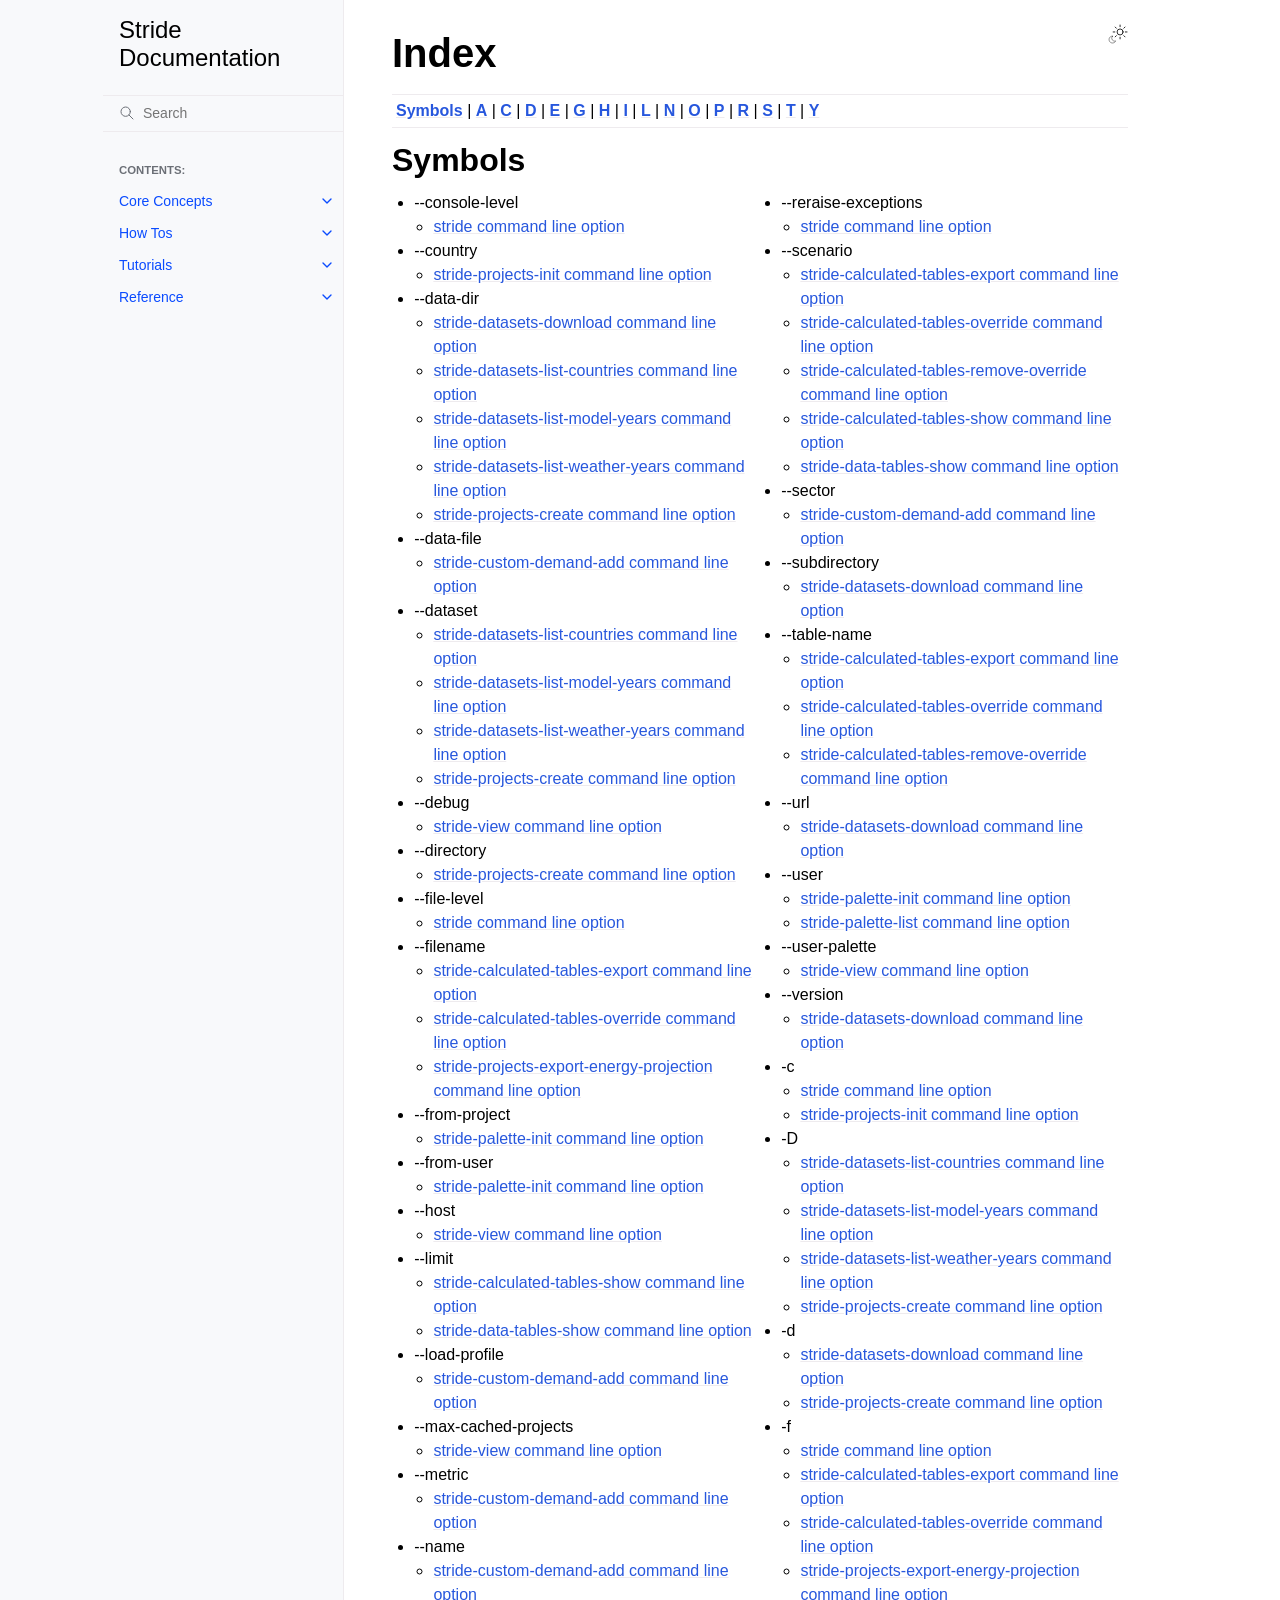
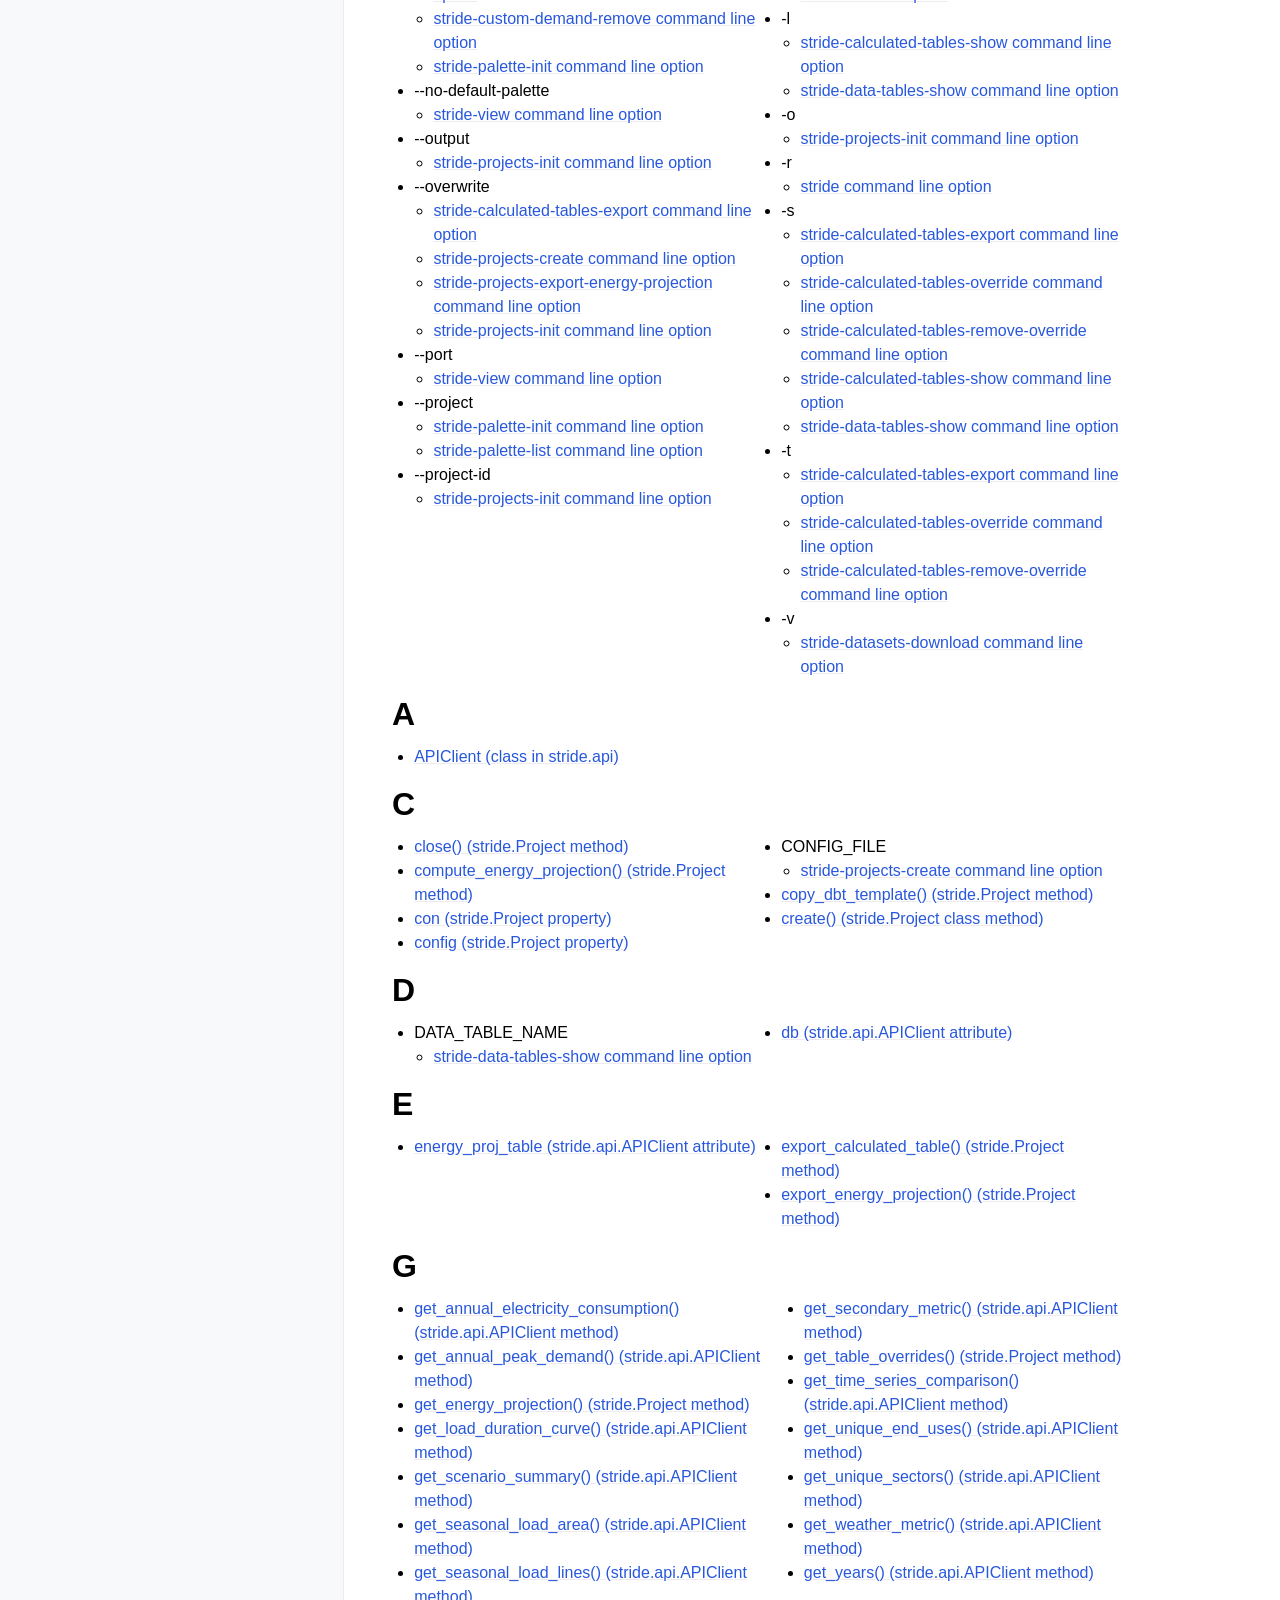
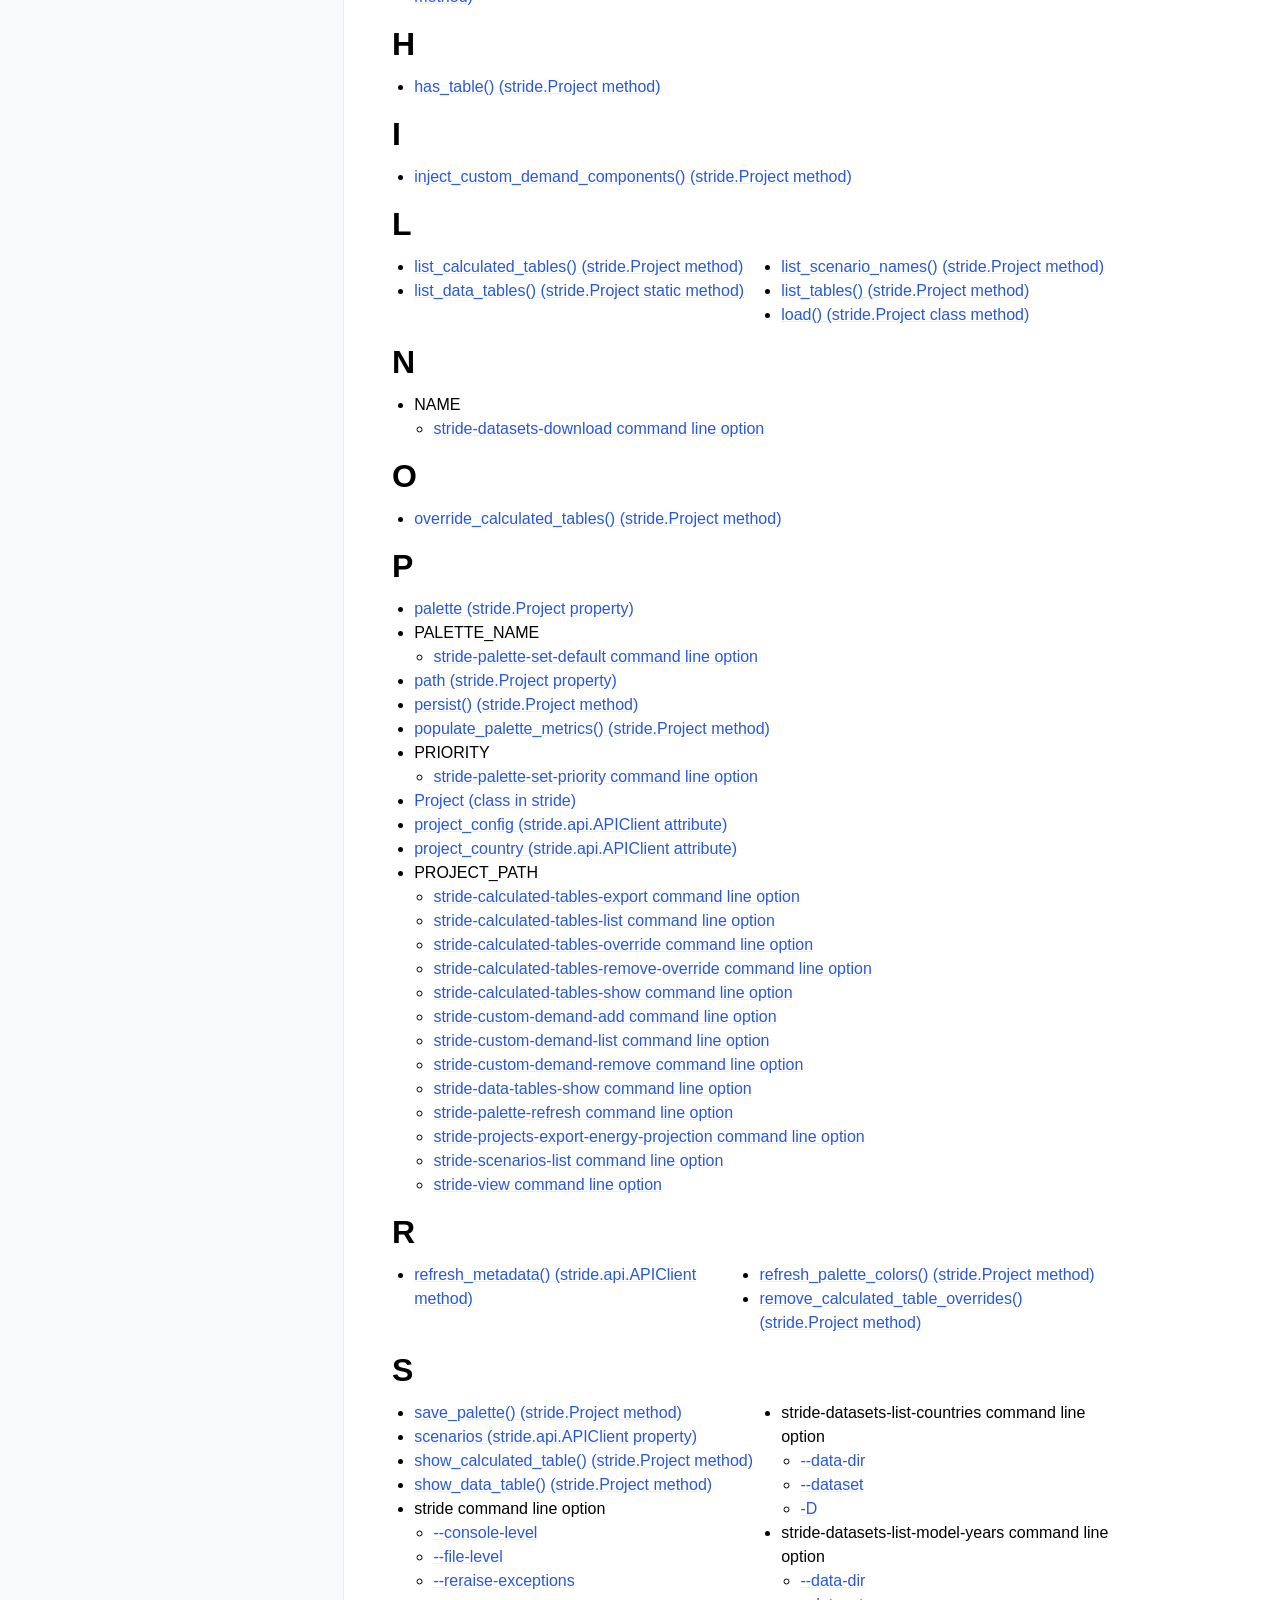
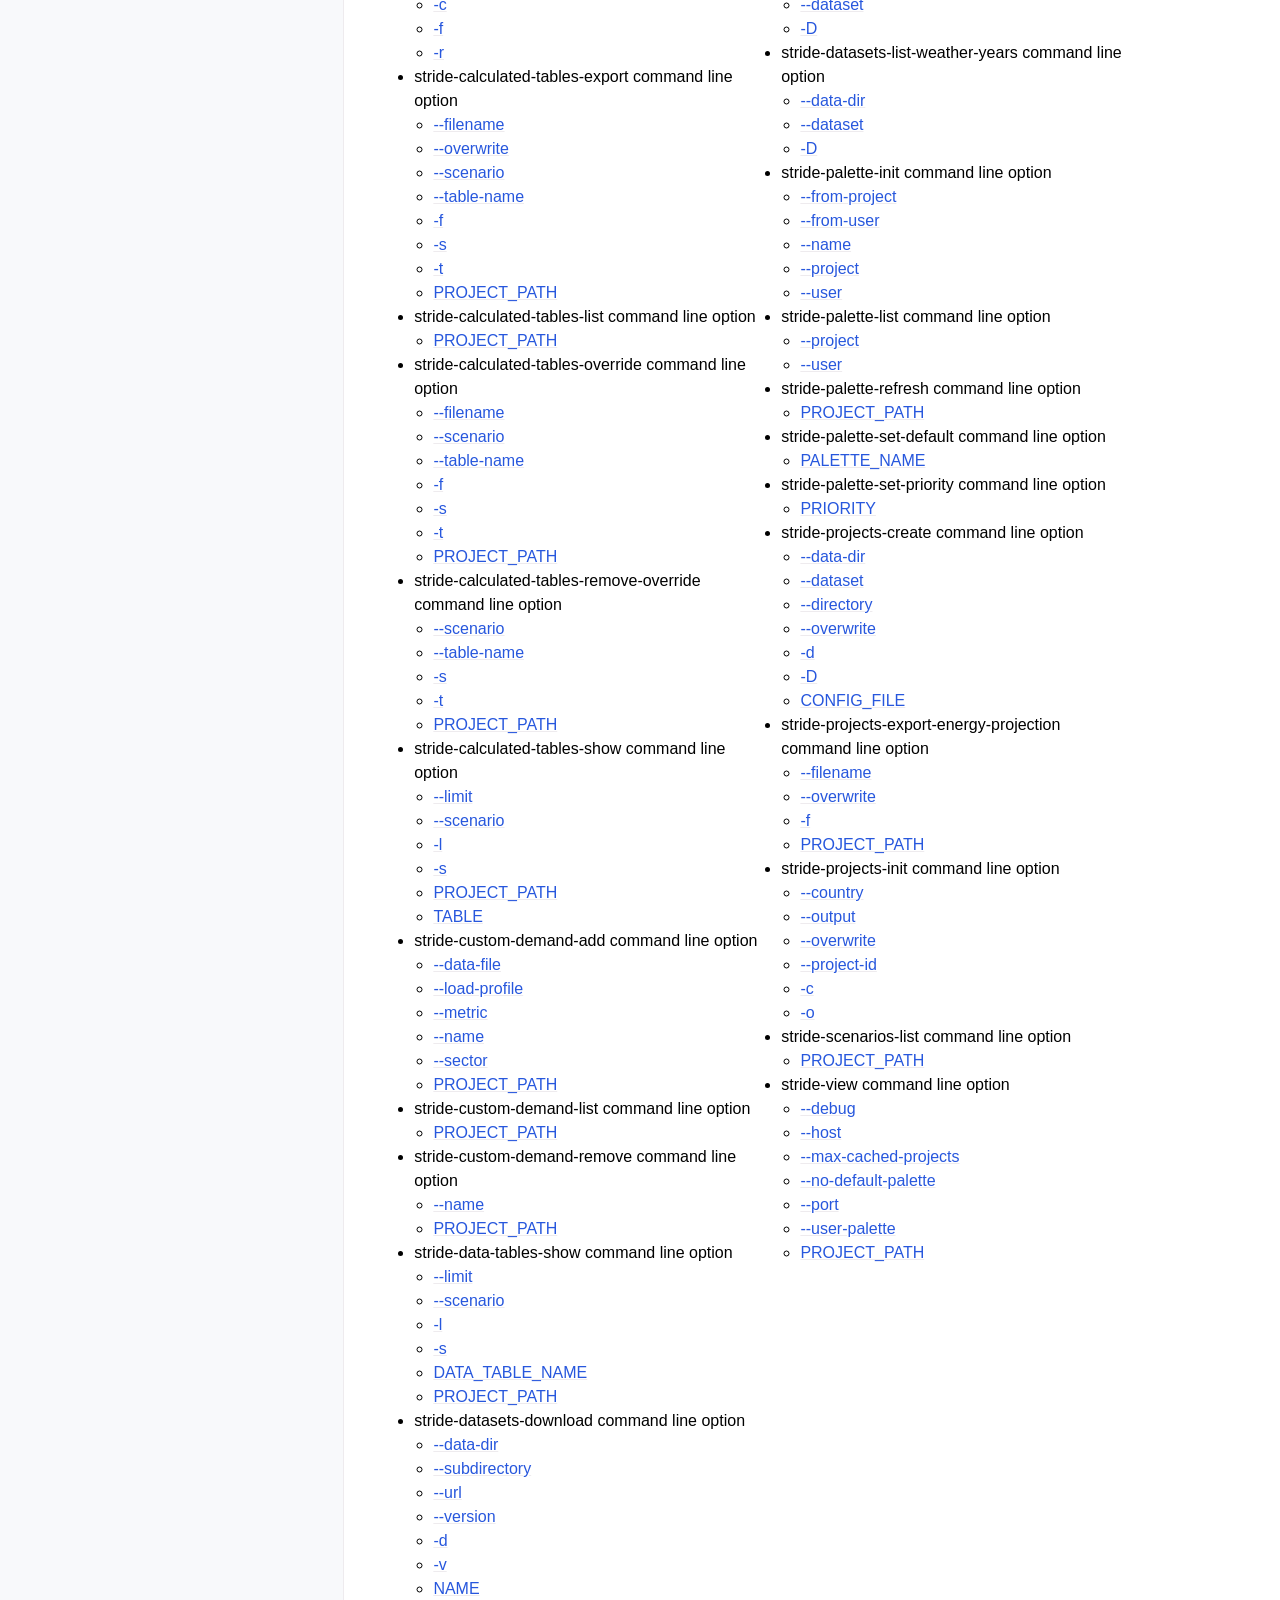
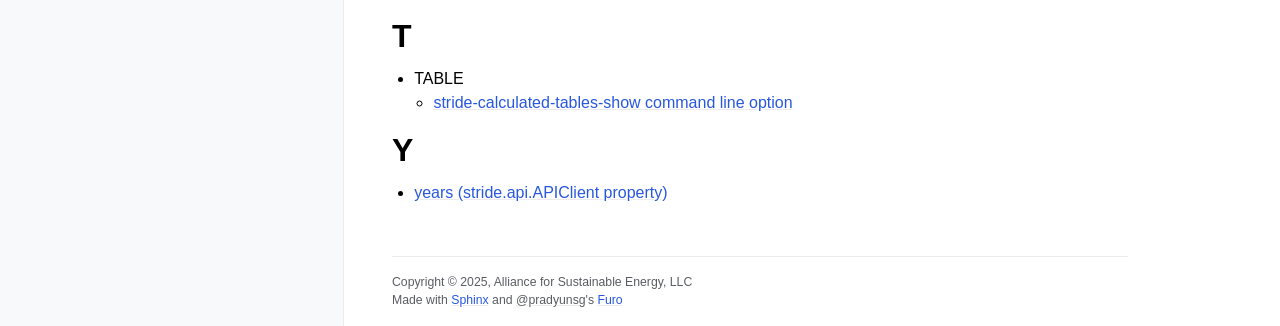
==== commit 49687dbe: "Merge pull request #5 from equinor/archive_input archive input for reproducibility" ====
--- a/genindex.html
+++ b/genindex.html
@@ -259,7 +259,7 @@
           
 <section class="genindex-section">
   <h1 id="index">Index</h1>
-  <div class="genindex-jumpbox"><a href="#Symbols"><strong>Symbols</strong></a> | <a href="#A"><strong>A</strong></a> | <a href="#C"><strong>C</strong></a> | <a href="#D"><strong>D</strong></a> | <a href="#E"><strong>E</strong></a> | <a href="#G"><strong>G</strong></a> | <a href="#H"><strong>H</strong></a> | <a href="#L"><strong>L</strong></a> | <a href="#N"><strong>N</strong></a> | <a href="#O"><strong>O</strong></a> | <a href="#P"><strong>P</strong></a> | <a href="#R"><strong>R</strong></a> | <a href="#S"><strong>S</strong></a> | <a href="#T"><strong>T</strong></a> | <a href="#Y"><strong>Y</strong></a></div>
+  <div class="genindex-jumpbox"><a href="#Symbols"><strong>Symbols</strong></a> | <a href="#A"><strong>A</strong></a> | <a href="#C"><strong>C</strong></a> | <a href="#D"><strong>D</strong></a> | <a href="#E"><strong>E</strong></a> | <a href="#G"><strong>G</strong></a> | <a href="#H"><strong>H</strong></a> | <a href="#I"><strong>I</strong></a> | <a href="#L"><strong>L</strong></a> | <a href="#N"><strong>N</strong></a> | <a href="#O"><strong>O</strong></a> | <a href="#P"><strong>P</strong></a> | <a href="#R"><strong>R</strong></a> | <a href="#S"><strong>S</strong></a> | <a href="#T"><strong>T</strong></a> | <a href="#Y"><strong>Y</strong></a></div>
 </section>
 <section id="Symbols" class="genindex-section">
   <h2>Symbols</h2>
@@ -295,6 +295,13 @@
 </li>
         </ul></li>
         <li>
+    --data-file
+
+        <ul>
+          <li><a href="reference/cli_reference.html#cmdoption-stride-custom-demand-add-data-file">stride-custom-demand-add command line option</a>
+</li>
+        </ul></li>
+        <li>
     --dataset
 
         <ul>
@@ -370,6 +377,13 @@
 </li>
         </ul></li>
         <li>
+    --load-profile
+
+        <ul>
+          <li><a href="reference/cli_reference.html#cmdoption-stride-custom-demand-add-load-profile">stride-custom-demand-add command line option</a>
+</li>
+        </ul></li>
+        <li>
     --max-cached-projects
 
         <ul>
@@ -377,9 +391,20 @@
 </li>
         </ul></li>
         <li>
+    --metric
+
+        <ul>
+          <li><a href="reference/cli_reference.html#cmdoption-stride-custom-demand-add-metric">stride-custom-demand-add command line option</a>
+</li>
+        </ul></li>
+        <li>
     --name
 
         <ul>
+          <li><a href="reference/cli_reference.html#cmdoption-stride-custom-demand-add-name">stride-custom-demand-add command line option</a>
+</li>
+          <li><a href="reference/cli_reference.html#cmdoption-stride-custom-demand-remove-name">stride-custom-demand-remove command line option</a>
+</li>
           <li><a href="reference/cli_reference.html#cmdoption-stride-palette-init-name">stride-palette-init command line option</a>
 </li>
         </ul></li>
@@ -433,6 +458,8 @@
           <li><a href="reference/cli_reference.html#cmdoption-stride-projects-init-project-id">stride-projects-init command line option</a>
 </li>
         </ul></li>
+    </ul></td>
+    <td style="width: 33%; vertical-align: top;"><ul>
         <li>
     --reraise-exceptions
 
@@ -440,8 +467,6 @@
           <li><a href="reference/cli_reference.html#cmdoption-stride-r">stride command line option</a>
 </li>
         </ul></li>
-    </ul></td>
-    <td style="width: 33%; vertical-align: top;"><ul>
         <li>
     --scenario
 
@@ -455,6 +480,13 @@
           <li><a href="reference/cli_reference.html#cmdoption-stride-calculated-tables-show-s">stride-calculated-tables-show command line option</a>
 </li>
           <li><a href="reference/cli_reference.html#cmdoption-stride-data-tables-show-s">stride-data-tables-show command line option</a>
+</li>
+        </ul></li>
+        <li>
+    --sector
+
+        <ul>
+          <li><a href="reference/cli_reference.html#cmdoption-stride-custom-demand-add-sector">stride-custom-demand-add command line option</a>
 </li>
         </ul></li>
         <li>
@@ -731,6 +763,16 @@
   </tr></table>
 </section>
 
+<section id="I" class="genindex-section">
+  <h2>I</h2>
+  <table style="width: 100%" class="indextable genindextable"><tr>
+    <td style="width: 33%; vertical-align: top;"><ul>
+        <li><a href="reference/project_api.html#stride.Project.inject_custom_demand_components">inject_custom_demand_components() (stride.Project method)</a>
+</li>
+    </ul></td>
+  </tr></table>
+</section>
+
 <section id="L" class="genindex-section">
   <h2>L</h2>
   <table style="width: 100%" class="indextable genindextable"><tr>
@@ -808,8 +850,6 @@
 </li>
         <li><a href="reference/data_api.html#stride.api.APIClient.project_country">project_country (stride.api.APIClient attribute)</a>
 </li>
-    </ul></td>
-    <td style="width: 33%; vertical-align: top;"><ul>
         <li>
     PROJECT_PATH
 
@@ -823,6 +863,12 @@
           <li><a href="reference/cli_reference.html#cmdoption-stride-calculated-tables-remove-override-arg-PROJECT_PATH">stride-calculated-tables-remove-override command line option</a>
 </li>
           <li><a href="reference/cli_reference.html#cmdoption-stride-calculated-tables-show-arg-PROJECT_PATH">stride-calculated-tables-show command line option</a>
+</li>
+          <li><a href="reference/cli_reference.html#cmdoption-stride-custom-demand-add-arg-PROJECT_PATH">stride-custom-demand-add command line option</a>
+</li>
+          <li><a href="reference/cli_reference.html#cmdoption-stride-custom-demand-list-arg-PROJECT_PATH">stride-custom-demand-list command line option</a>
+</li>
+          <li><a href="reference/cli_reference.html#cmdoption-stride-custom-demand-remove-arg-PROJECT_PATH">stride-custom-demand-remove command line option</a>
 </li>
           <li><a href="reference/cli_reference.html#cmdoption-stride-data-tables-show-arg-PROJECT_PATH">stride-data-tables-show command line option</a>
 </li>
@@ -961,6 +1007,39 @@
           <li><a href="reference/cli_reference.html#cmdoption-stride-calculated-tables-show-arg-PROJECT_PATH">PROJECT_PATH</a>
 </li>
           <li><a href="reference/cli_reference.html#cmdoption-stride-calculated-tables-show-arg-TABLE">TABLE</a>
+</li>
+        </ul></li>
+        <li>
+    stride-custom-demand-add command line option
+
+        <ul>
+          <li><a href="reference/cli_reference.html#cmdoption-stride-custom-demand-add-data-file">--data-file</a>
+</li>
+          <li><a href="reference/cli_reference.html#cmdoption-stride-custom-demand-add-load-profile">--load-profile</a>
+</li>
+          <li><a href="reference/cli_reference.html#cmdoption-stride-custom-demand-add-metric">--metric</a>
+</li>
+          <li><a href="reference/cli_reference.html#cmdoption-stride-custom-demand-add-name">--name</a>
+</li>
+          <li><a href="reference/cli_reference.html#cmdoption-stride-custom-demand-add-sector">--sector</a>
+</li>
+          <li><a href="reference/cli_reference.html#cmdoption-stride-custom-demand-add-arg-PROJECT_PATH">PROJECT_PATH</a>
+</li>
+        </ul></li>
+        <li>
+    stride-custom-demand-list command line option
+
+        <ul>
+          <li><a href="reference/cli_reference.html#cmdoption-stride-custom-demand-list-arg-PROJECT_PATH">PROJECT_PATH</a>
+</li>
+        </ul></li>
+        <li>
+    stride-custom-demand-remove command line option
+
+        <ul>
+          <li><a href="reference/cli_reference.html#cmdoption-stride-custom-demand-remove-name">--name</a>
+</li>
+          <li><a href="reference/cli_reference.html#cmdoption-stride-custom-demand-remove-arg-PROJECT_PATH">PROJECT_PATH</a>
 </li>
         </ul></li>
         <li>
